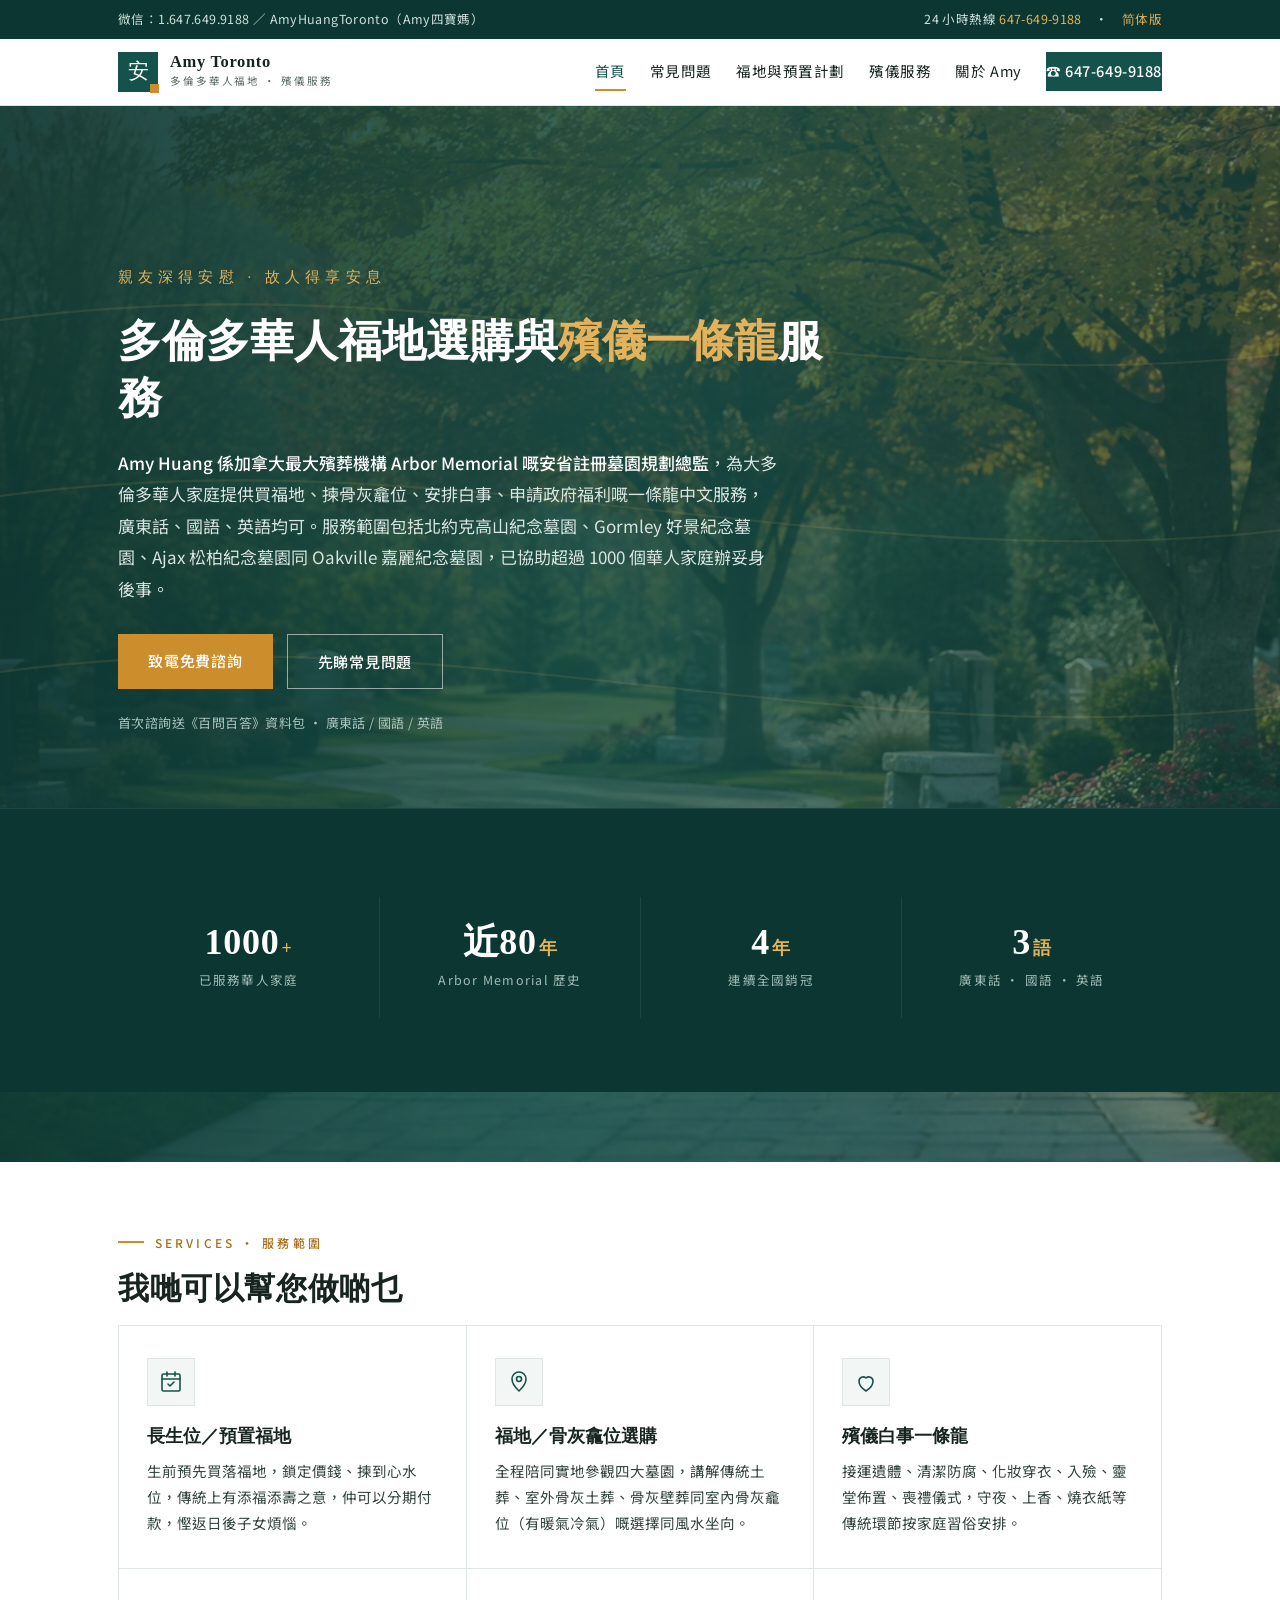
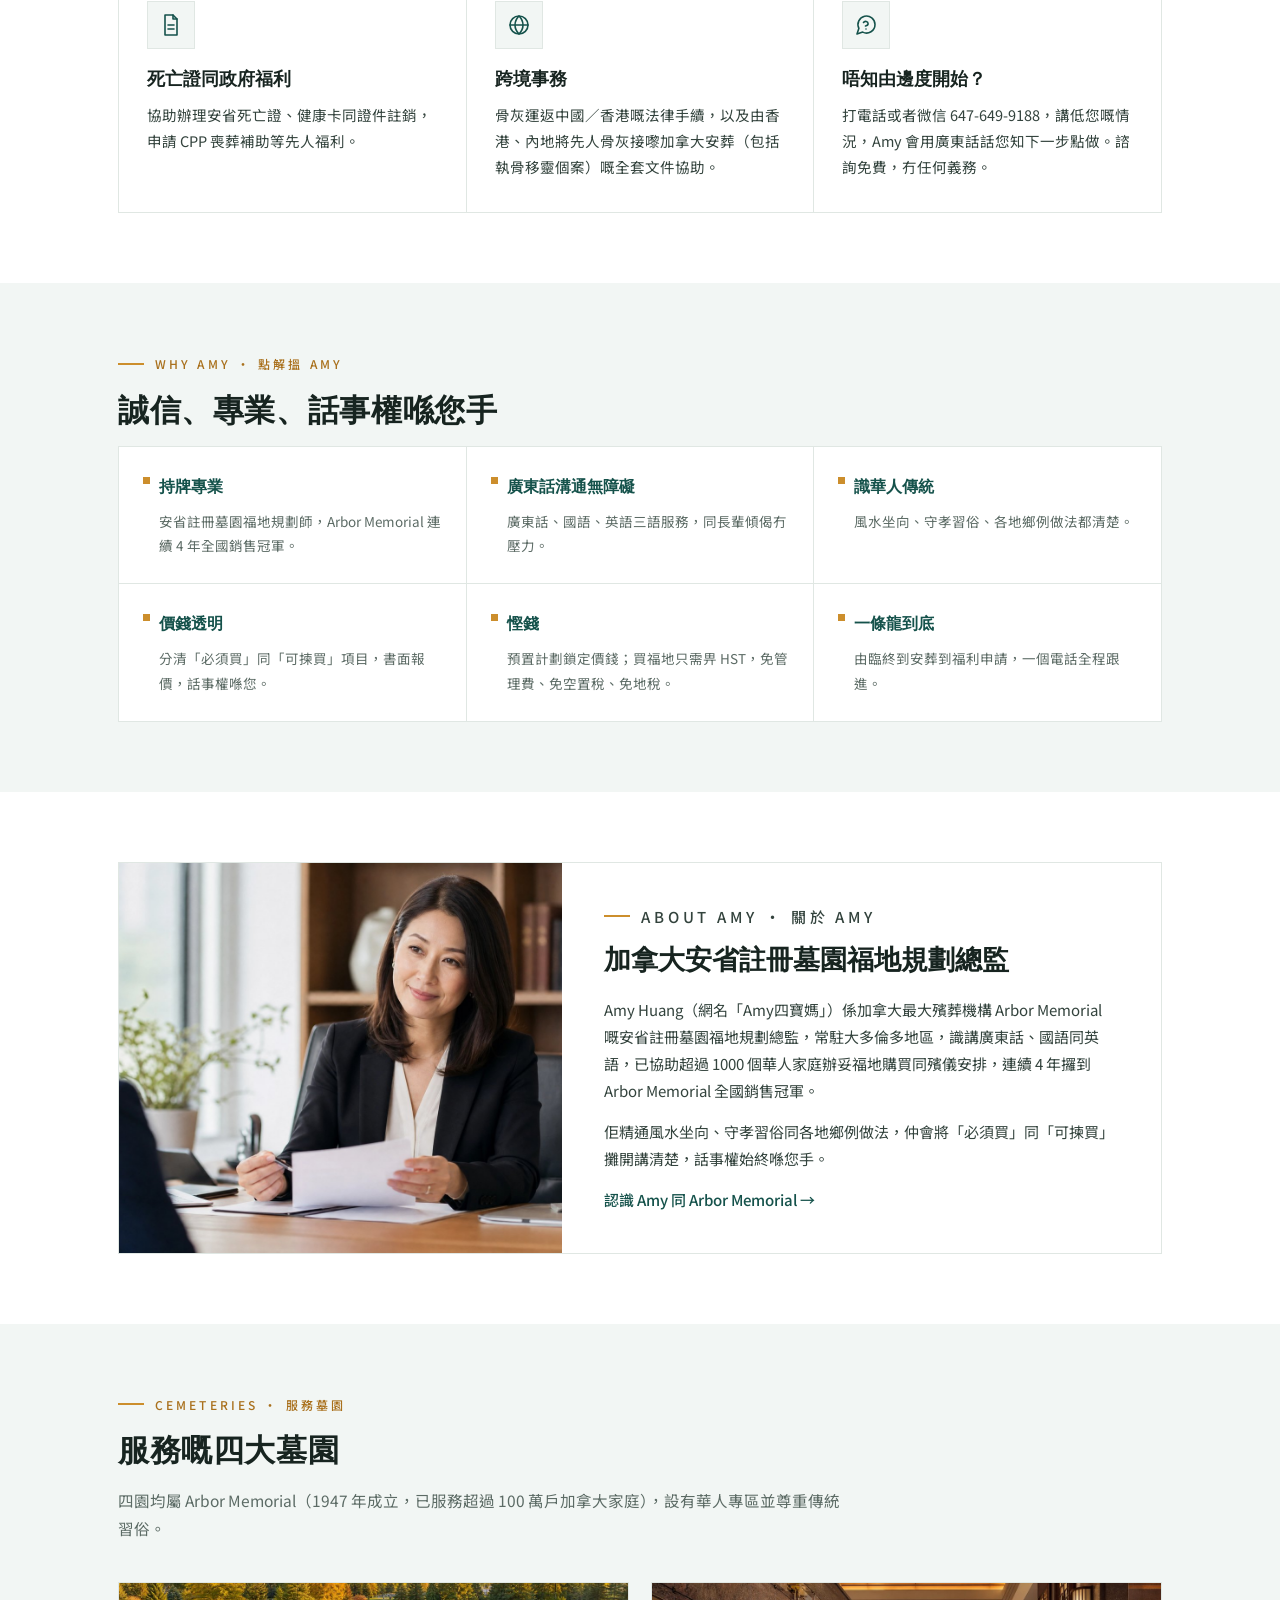
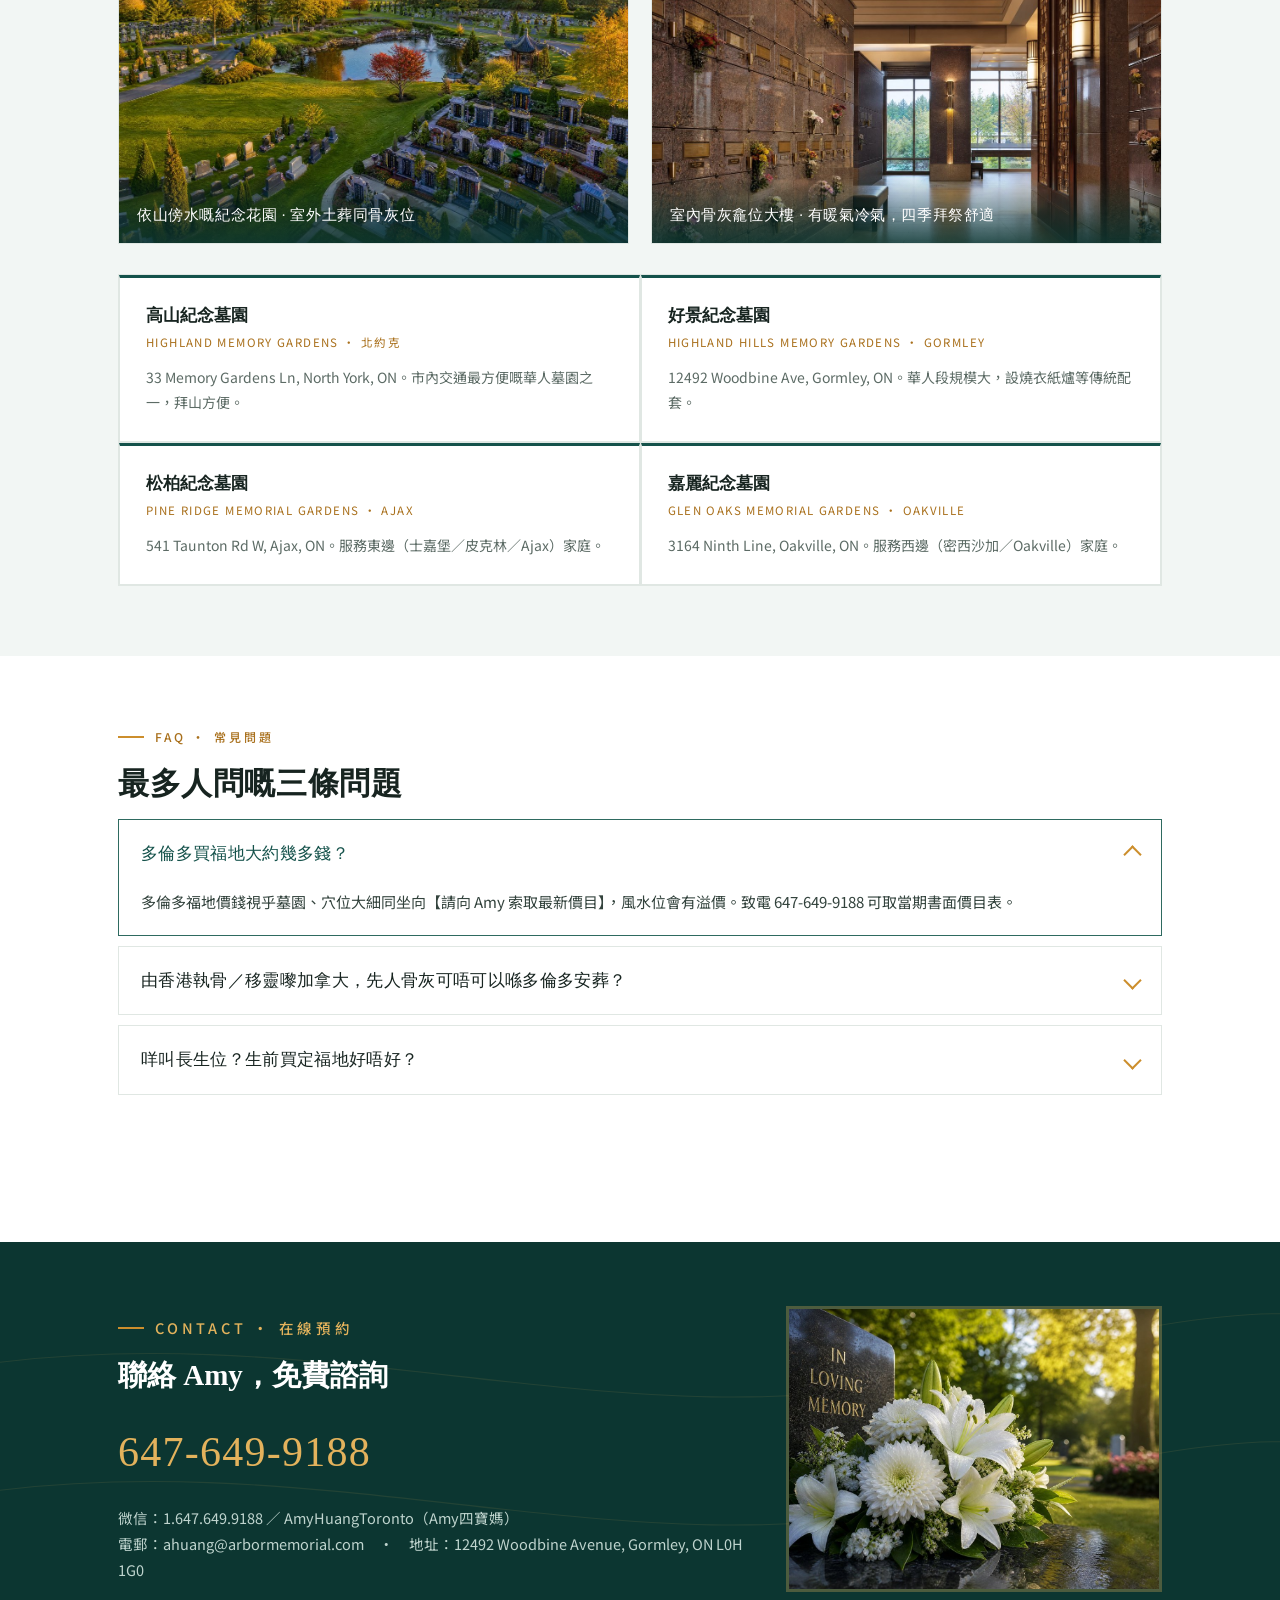
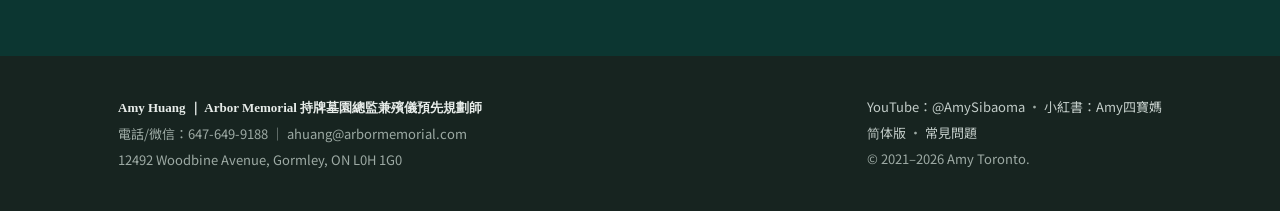
==== zh-hant/index.html @ e4b07edb "Initial static site for amytorontofuneral.ca (domain swapped from amytoronto.com)" ====
<!DOCTYPE html>
<html lang="zh-Hant">
<head>
<meta charset="UTF-8">
<meta name="viewport" content="width=device-width, initial-scale=1">
<title>多倫多華人福地·骨灰龕位·殯儀一條龍｜註冊規劃師 Amy</title>
<meta name="description" content="多倫多買福地、骨灰龕位、殯儀白事一條龍服務。Arbor Memorial 持牌墓園總監兼殯儀預先規劃師 Amy，廣東話、國語、英語溝通無障礙，已服務 1000+ 華人家庭。電話/微信 647-649-9188。">
<link rel="canonical" href="https://amytorontofuneral.ca/zh-hant/">
<link rel="alternate" hreflang="zh-Hans" href="https://amytorontofuneral.ca/">
<link rel="alternate" hreflang="zh-Hant" href="https://amytorontofuneral.ca/zh-hant/">
<link rel="alternate" hreflang="x-default" href="https://amytorontofuneral.ca/">
<meta property="og:type" content="website">
<meta property="og:locale" content="zh_TW">
<meta property="og:title" content="多倫多華人福地·骨灰龕位·殯儀一條龍服務">
<meta property="og:url" content="https://amytorontofuneral.ca/zh-hant/">
<link rel="preconnect" href="https://fonts.googleapis.com">
<link href="https://fonts.googleapis.com/css2?family=Noto+Serif+TC:wght@500;600;700&family=Noto+Sans+TC:wght@400;500&display=swap" rel="stylesheet">
<link rel="stylesheet" href="../style.css">
<script type="application/ld+json">
{
  "@context": "https://schema.org",
  "@type": ["LocalBusiness","Cemetery"],
  "@id": "https://amytorontofuneral.ca/#business",
  "name": "Amy Toronto 多倫多華人福地殯儀服務",
  "url": "https://amytorontofuneral.ca/zh-hant/",
  "telephone": "+1-647-649-9188",
  "email": "ahuang@arbormemorial.com",
  "address": {"@type":"PostalAddress","streetAddress":"12492 Woodbine Avenue","addressLocality":"Gormley","addressRegion":"ON","postalCode":"L0H 1G0","addressCountry":"CA"},
  "areaServed": ["Toronto","Markham","Richmond Hill","North York","Scarborough","Mississauga","Vaughan","Ajax","Oakville"],
  "availableLanguage": ["yue","zh-Hant","zh-Hans","en"],
  "parentOrganization": {"@type":"Organization","name":"Arbor Memorial","foundingDate":"1947"},
  "sameAs": ["https://www.youtube.com/@AmySibaoma","https://www.xiaohongshu.com/user/profile/5e7178b80000000001002671"]
}
</script>
</head>
<body>

<div class="topbar"><div class="wrap">
  <span>微信：1.647.649.9188 ／ AmyHuangToronto（Amy四寶媽）</span>
  <span>24 小時熱線 <a href="tel:6476499188">647-649-9188</a>　·　<a href="../index.html">简体版</a></span>
</div></div>

<header class="site"><div class="wrap">
  <a class="brand" href="index.html"><span class="seal">安</span>
    <span><b>Amy Toronto</b><small>多倫多華人福地 · 殯儀服務</small></span></a>
  <nav class="main" aria-label="主導航">
    <a class="on" href="index.html">首頁</a>
    <a href="faq.html">常見問題</a>
    <a href="services.html">福地與預置計劃</a>
    <a href="funeral.html">殯儀服務</a>
    <a href="about.html">關於 Amy</a>
    <a class="cta-call" href="tel:6476499188">☎ 647-649-9188</a>
  </nav>
</div></header>

<section class="hero">
  <div class="wrap">
    <div class="hero-main">
      <p class="hero-tag">親友深得安慰 · 故人得享安息</p>
      <h1>多倫多華人福地選購與<em>殯儀一條龍</em>服務</h1>
      <p class="lede"><strong>Amy Huang 係加拿大最大殯葬機構 Arbor Memorial 嘅安省註冊墓園規劃總監</strong>，為大多倫多華人家庭提供買福地、揀骨灰龕位、安排白事、申請政府福利嘅一條龍中文服務，廣東話、國語、英語均可。服務範圍包括北約克高山紀念墓園、Gormley 好景紀念墓園、Ajax 松柏紀念墓園同 Oakville 嘉麗紀念墓園，已協助超過 1000 個華人家庭辦妥身後事。</p>
      <div class="hero-actions">
        <a class="btn btn-gold" href="tel:6476499188">致電免費諮詢</a>
        <a class="btn btn-ghost" href="faq.html">先睇常見問題</a>
      </div>
      <p class="hero-meta">首次諮詢送《百問百答》資料包 · 廣東話 / 國語 / 英語</p>
    </div>
  </div>
  <div class="stats"><div class="wrap stats-grid">
    <div><b>1000<i>+</i></b><span>已服務華人家庭</span></div>
    <div><b>近80<i>年</i></b><span>Arbor Memorial 歷史</span></div>
    <div><b>4<i>年</i></b><span>連續全國銷冠</span></div>
    <div><b>3<i>語</i></b><span>廣東話 · 國語 · 英語</span></div>
  </div></div>
</section>

<section><div class="wrap">
  <p class="eyebrow">SERVICES · 服務範圍</p>
  <h2 class="sec">我哋可以幫您做啲乜</h2>
  <div class="grid g3">
    <div class="card"><span class="ico"><svg viewBox="0 0 24 24"><rect x="3" y="4" width="18" height="17" rx="1.5"/><path d="M3 9h18M8 2v4M16 2v4"/><path d="M9 14l2 2 4-4"/></svg></span><h3>長生位／預置福地</h3>
      <p>生前預先買落福地，鎖定價錢、揀到心水位，傳統上有添福添壽之意，仲可以分期付款，慳返日後子女煩惱。</p></div>
    <div class="card"><span class="ico"><svg viewBox="0 0 24 24"><path d="M12 21s7-6.5 7-12a7 7 0 0 0-14 0c0 5.5 7 12 7 12z"/><circle cx="12" cy="9" r="2.5"/></svg></span><h3>福地／骨灰龕位選購</h3>
      <p>全程陪同實地參觀四大墓園，講解傳統土葬、室外骨灰土葬、骨灰壁葬同室內骨灰龕位（有暖氣冷氣）嘅選擇同風水坐向。</p></div>
    <div class="card"><span class="ico"><svg viewBox="0 0 24 24"><path d="M12 21c4-2.5 7-6 7-10a4.2 4.2 0 0 0-7-3 4.2 4.2 0 0 0-7 3c0 4 3 7.5 7 10z"/></svg></span><h3>殯儀白事一條龍</h3>
      <p>接運遺體、清潔防腐、化妝穿衣、入殮、靈堂佈置、喪禮儀式，守夜、上香、燒衣紙等傳統環節按家庭習俗安排。</p></div>
    <div class="card"><span class="ico"><svg viewBox="0 0 24 24"><path d="M6 2h8l4 4v16H6z"/><path d="M14 2v4h4M9 12h6M9 16h6"/></svg></span><h3>死亡證同政府福利</h3>
      <p>協助辦理安省死亡證、健康卡同證件註銷，申請 CPP 喪葬補助等先人福利。</p></div>
    <div class="card"><span class="ico"><svg viewBox="0 0 24 24"><circle cx="12" cy="12" r="9"/><path d="M3 12h18M12 3c2.5 2.5 4 5.6 4 9s-1.5 6.5-4 9c-2.5-2.5-4-5.6-4-9s1.5-6.5 4-9z"/></svg></span><h3>跨境事務</h3>
      <p>骨灰運返中國／香港嘅法律手續，以及由香港、內地將先人骨灰接嚟加拿大安葬（包括執骨移靈個案）嘅全套文件協助。</p></div>
    <div class="card"><span class="ico"><svg viewBox="0 0 24 24"><path d="M21 11.5a8.5 8.5 0 0 1-12.3 7.6L3 21l1.9-5.7A8.5 8.5 0 1 1 21 11.5z"/><path d="M9.5 9.5a2.5 2.5 0 0 1 4.6 1.3c0 1.7-2.6 2.2-2.6 2.2M12 16h.01"/></svg></span><h3>唔知由邊度開始？</h3>
      <p>打電話或者微信 647-649-9188，講低您嘅情況，Amy 會用廣東話話您知下一步點做。諮詢免費，冇任何義務。</p></div>
  </div>
</div></section>

<section class="alt"><div class="wrap">
  <p class="eyebrow">WHY AMY · 點解搵 Amy</p>
  <h2 class="sec">誠信、專業、話事權喺您手</h2>
  <div class="trust">
    <div><b>持牌專業</b><p>安省註冊墓園福地規劃師，Arbor Memorial 連續 4 年全國銷售冠軍。</p></div>
    <div><b>廣東話溝通無障礙</b><p>廣東話、國語、英語三語服務，同長輩傾偈冇壓力。</p></div>
    <div><b>識華人傳統</b><p>風水坐向、守孝習俗、各地鄉例做法都清楚。</p></div>
    <div><b>價錢透明</b><p>分清「必須買」同「可揀買」項目，書面報價，話事權喺您。</p></div>
    <div><b>慳錢</b><p>預置計劃鎖定價錢；買福地只需畀 HST，免管理費、免空置稅、免地稅。</p></div>
    <div><b>一條龍到底</b><p>由臨終到安葬到福利申請，一個電話全程跟進。</p></div>
  </div>
</div></section>

<section><div class="wrap">
  <div class="about-band">
    <div class="about-photo" style="background-image:url('../images/service-consultation.jpg')" role="img" aria-label="Amy Huang 喺辦公室為華人家庭提供諮詢"></div>
    <div class="about-text">
      <p class="eyebrow">ABOUT AMY · 關於 Amy</p>
      <h2>加拿大安省註冊墓園福地規劃總監</h2>
      <p>Amy Huang（網名「Amy四寶媽」）係加拿大最大殯葬機構 Arbor Memorial 嘅安省註冊墓園福地規劃總監，常駐大多倫多地區，識講廣東話、國語同英語，已協助超過 1000 個華人家庭辦妥福地購買同殯儀安排，連續 4 年攞到 Arbor Memorial 全國銷售冠軍。</p>
      <p>佢精通風水坐向、守孝習俗同各地鄉例做法，仲會將「必須買」同「可揀買」攤開講清楚，話事權始終喺您手。</p>
      <p class="about-cta"><a href="about.html">認識 Amy 同 Arbor Memorial →</a></p>
    </div>
  </div>
</div></section>

<section class="alt"><div class="wrap">
  <p class="eyebrow">CEMETERIES · 服務墓園</p>
  <h2 class="sec">服務嘅四大墓園</h2>
  <p class="sec-intro">四園均屬 Arbor Memorial（1947 年成立，已服務超過 100 萬戶加拿大家庭），設有華人專區並尊重傳統習俗。</p>
  <div class="cem-photos">
    <figure class="cem-photo"><img src="../images/cemetery-garden.jpg" alt="多倫多華人紀念墓園花園景觀，依山傍水嘅安息環境" loading="lazy"><figcaption>依山傍水嘅紀念花園 · 室外土葬同骨灰位</figcaption></figure>
    <figure class="cem-photo"><img src="../images/columbarium-interior.jpg" alt="室內骨灰龕位大樓，有暖氣冷氣，四季拜祭都舒適" loading="lazy"><figcaption>室內骨灰龕位大樓 · 有暖氣冷氣，四季拜祭舒適</figcaption></figure>
  </div>
  <div class="grid g2">
    <div class="cem"><h3>高山紀念墓園</h3><p class="en">HIGHLAND MEMORY GARDENS · 北約克</p>
      <p>33 Memory Gardens Ln, North York, ON。市內交通最方便嘅華人墓園之一，拜山方便。</p></div>
    <div class="cem"><h3>好景紀念墓園</h3><p class="en">HIGHLAND HILLS MEMORY GARDENS · GORMLEY</p>
      <p>12492 Woodbine Ave, Gormley, ON。華人段規模大，設燒衣紙爐等傳統配套。</p></div>
    <div class="cem"><h3>松柏紀念墓園</h3><p class="en">PINE RIDGE MEMORIAL GARDENS · AJAX</p>
      <p>541 Taunton Rd W, Ajax, ON。服務東邊（士嘉堡／皮克林／Ajax）家庭。</p></div>
    <div class="cem"><h3>嘉麗紀念墓園</h3><p class="en">GLEN OAKS MEMORIAL GARDENS · OAKVILLE</p>
      <p>3164 Ninth Line, Oakville, ON。服務西邊（密西沙加／Oakville）家庭。</p></div>
  </div>
</div></section>

<section><div class="wrap">
  <p class="eyebrow">FAQ · 常見問題</p>
  <h2 class="sec">最多人問嘅三條問題</h2>
  <details open><summary>多倫多買福地大約幾多錢？</summary><div class="a"><p>多倫多福地價錢視乎墓園、穴位大細同坐向【請向 Amy 索取最新價目】，風水位會有溢價。致電 647-649-9188 可取當期書面價目表。</p></div></details>
  <details><summary>由香港執骨／移靈嚟加拿大，先人骨灰可唔可以喺多倫多安葬？</summary><div class="a"><p>可以。需要香港方面嘅火化證明同死亡證（經公證／認證），入境申報後即可喺多倫多墓園上位安葬。近年好多移民家庭都係咁樣將先人接埋嚟加拿大，Amy 提供全程文件協助。</p></div></details>
  <details><summary>咩叫長生位？生前買定福地好唔好？</summary><div class="a"><p>長生位即係生前預先買落嘅墓位，傳統上有添福添壽之意。實際好處係鎖定價錢、揀到心水位、慳返日後子女煩惱，仲可以分期付款。</p></div></details>
  <p style="margin-top:22px"><a class="btn btn-ghost" href="faq.html">睇晒全部常見問題 →</a></p>
</div></section>

<section class="contact-band"><div class="wrap">
  <div class="contact-grid">
    <div>
      <p class="eyebrow">CONTACT · 在線預約</p>
      <h2>聯絡 Amy，免費諮詢</h2>
      <a class="phone" href="tel:6476499188">647-649-9188</a>
      <p>微信：1.647.649.9188 ／ AmyHuangToronto（Amy四寶媽）<br>
      電郵：ahuang@arbormemorial.com　·　地址：12492 Woodbine Avenue, Gormley, ON L0H 1G0</p>
    </div>
    <div class="contact-photo"><img src="../images/memorial-flowers.jpg" alt="紀念白百合花束 In Loving Memory，寄託對先人嘅追思" loading="lazy"></div>
  </div>
</div></section>

<footer class="site"><div class="wrap">
  <div class="foot-nap">
    <b style="color:#E3DED2;font-family:var(--serif)">Amy Huang ｜ Arbor Memorial 持牌墓園總監兼殯儀預先規劃師</b><br>
    電話/微信：647-649-9188 ｜ ahuang@arbormemorial.com<br>
    12492 Woodbine Avenue, Gormley, ON L0H 1G0
  </div>
  <div class="foot-nap">
    <a href="https://www.youtube.com/@AmySibaoma" rel="noopener">YouTube：@AmySibaoma</a> · <a href="https://www.xiaohongshu.com/user/profile/5e7178b80000000001002671" rel="noopener">小紅書：Amy四寶媽</a><br>
    <a href="../index.html">简体版</a> · <a href="faq.html">常見問題</a><br>
    © 2021–2026 Amy Toronto.
  </div>
</div></footer>

</body>
</html>
---- style.css ----
/* amytorontofuneral.ca — 现代信息架构改版
   瑞士国际主义 × 信息设计 | 深松石绿 + 琥珀 + 纯白
   松石绿 #15524B / 更深 #0C3631 / 琥珀 #CC8E2C / 纯白 #FFFFFF / 雾绿 #F2F6F4 */
:root{
  --teal:#15524B; --teal-deep:#0C3631; --teal-mid:#2E6A60; --teal-tint:#E5EEEB;
  --amber:#CC8E2C; --amber-soft:#E3B25C; --amber-deep:#A9701C;
  --paper:#FFFFFF; --mist:#F2F6F4; --mist-2:#EAF1EE;
  --ink:#172420; --body:#33433D; --muted:#5C6B65; --line:#E0E7E3;
  --serif:"Noto Serif SC","Noto Serif TC",serif;
  --sans:"Noto Sans SC","Noto Sans TC",system-ui,sans-serif;
  --wrap:1100px;
}
*{margin:0;padding:0;box-sizing:border-box}
html{scroll-behavior:smooth}
@media (prefers-reduced-motion:reduce){html{scroll-behavior:auto}*{animation:none!important;transition:none!important}}
body{font-family:var(--sans);color:var(--body);background:var(--paper);line-height:1.8;font-size:16px;-webkit-font-smoothing:antialiased}
h1,h2,h3{font-family:var(--serif);font-weight:600;color:var(--ink);line-height:1.4}
a{color:var(--teal)}
img{max-width:100%;display:block}
.wrap{max-width:var(--wrap);margin:0 auto;padding:0 28px}
:focus-visible{outline:2px solid var(--amber);outline-offset:3px}

/* ---------- 顶栏（松石绿信息条） ---------- */
.topbar{background:var(--teal-deep);color:#CFE0DB;font-size:12.5px;letter-spacing:.03em}
.topbar .wrap{display:flex;justify-content:space-between;gap:6px;padding:8px 28px;flex-wrap:wrap}
.topbar a{color:var(--amber-soft);text-decoration:none}
.topbar a:hover{color:#fff}

/* ---------- 主导航（纯白 · 精确网格） ---------- */
header.site{position:sticky;top:0;z-index:50;background:rgba(255,255,255,.94);backdrop-filter:blur(8px);border-bottom:1px solid var(--line)}
header.site .wrap{display:flex;align-items:center;justify-content:space-between;gap:18px;padding:13px 28px}
.brand{display:flex;align-items:center;gap:12px;text-decoration:none}
.seal{width:40px;height:40px;background:var(--teal);color:#fff;font-family:var(--serif);font-size:21px;display:flex;align-items:center;justify-content:center;flex-shrink:0;position:relative}
.seal::after{content:"";position:absolute;right:-1px;bottom:-1px;width:9px;height:9px;background:var(--amber)}
.brand b{font-family:var(--serif);font-size:16.5px;color:var(--ink);letter-spacing:.04em;display:block;line-height:1.25}
.brand small{font-size:10.5px;color:var(--muted);letter-spacing:.18em;display:block;text-transform:uppercase}
nav.main{display:flex;gap:24px;align-items:center;flex-wrap:wrap}
nav.main a{text-decoration:none;color:var(--ink);font-size:14.5px;letter-spacing:.04em;padding:6px 0;position:relative}
nav.main a:not(.cta-call)::after{content:"";position:absolute;left:0;right:100%;bottom:0;height:2px;background:var(--amber);transition:right .25s}
nav.main a:not(.cta-call):hover::after,nav.main a.on::after{right:0}
nav.main a.on{color:var(--teal)}
.cta-call{background:var(--teal);color:#fff!important;padding:9px 18px;font-weight:500;white-space:nowrap;letter-spacing:.04em}
.cta-call:hover{background:var(--teal-deep)}

/* ---------- 英雄区（松石绿 + 等高线签名） ---------- */
.hero{position:relative;background:var(--teal);color:#EAF2EF;overflow:hidden;
  /* 想换成图里那种真实秋景照片：把下一行注释打开并替换路径即可
  background-image:linear-gradient(100deg,rgba(12,54,49,.92),rgba(21,82,75,.78)),url('hero.jpg');
  background-size:cover;background-position:center; */
}
.hero::before{content:"";position:absolute;inset:0;
  background-image:url("data:image/svg+xml,%3Csvg xmlns='http://www.w3.org/2000/svg' viewBox='0 0 1200 600' preserveAspectRatio='xMidYMid slice'%3E%3Cg fill='none' stroke='%23E3B25C' stroke-width='1.2' opacity='0.16'%3E%3Cpath d='M-50 130 C 250 70 500 190 800 130 S 1300 70 1300 130'/%3E%3Cpath d='M-50 230 C 250 170 500 290 800 230 S 1300 170 1300 230'/%3E%3Cpath d='M-50 330 C 250 270 500 390 800 330 S 1300 270 1300 330'/%3E%3Cpath d='M-50 430 C 250 370 500 560 800 430 S 1300 370 1300 430'/%3E%3Cpath d='M-50 520 C 250 470 500 600 800 520 S 1300 470 1300 520'/%3E%3C/g%3E%3C/svg%3E");
  background-size:cover;pointer-events:none}
.hero .wrap{position:relative;padding:88px 28px 74px}
.hero-main{max-width:720px}
.hero-tag{font-family:var(--serif);font-size:15px;letter-spacing:.34em;color:var(--amber-soft);margin-bottom:22px}
.hero h1{font-size:clamp(28px,4.2vw,44px);color:#fff;margin-bottom:20px;line-height:1.3}
.hero h1 em{font-style:normal;color:var(--amber-soft)}
.lede{font-size:17px;line-height:1.85;color:#D7E5E0;max-width:660px}
.lede strong{color:#fff;font-weight:500}
.hero-actions{margin-top:30px;display:flex;gap:14px;flex-wrap:wrap}
.btn{display:inline-block;padding:13px 30px;text-decoration:none;font-size:15px;letter-spacing:.05em;font-weight:500;transition:transform .15s,background .2s}
.btn:active{transform:translateY(1px)}
.btn-gold{background:var(--amber);color:#fff}
.btn-gold:hover{background:var(--amber-deep)}
.btn-ghost{border:1px solid rgba(255,255,255,.55);color:#fff}
.btn-ghost:hover{background:rgba(255,255,255,.12);border-color:#fff}
.hero-meta{margin-top:22px;font-size:13px;color:#A9C4BD;letter-spacing:.03em}

/* 统计条（信息设计核心 · 更深松石绿） */
.stats{position:relative;background:var(--teal-deep);border-top:1px solid rgba(255,255,255,.08)}
.stats-grid{display:grid;grid-template-columns:repeat(4,1fr);padding:0 28px}
.stats-grid>div{padding:26px 8px;text-align:center;border-left:1px solid rgba(255,255,255,.08)}
.stats-grid>div:first-child{border-left:none}
.stats-grid b{font-family:var(--serif);font-size:clamp(26px,3.4vw,36px);color:#fff;display:block;line-height:1.1;letter-spacing:.02em}
.stats-grid b i{font-style:normal;font-size:.5em;color:var(--amber-soft);margin-left:2px}
.stats-grid span{font-size:12.5px;color:#9FBBB4;letter-spacing:.1em;margin-top:6px;display:block}

/* ---------- 区块通用 ---------- */
section{padding:70px 0}
section.alt{background:var(--mist)}
.eyebrow{font-size:12px;letter-spacing:.26em;color:var(--amber-deep);font-family:var(--sans);font-weight:500;text-transform:uppercase;margin-bottom:14px;display:flex;align-items:center;gap:11px}
.eyebrow::before{content:"";width:26px;height:2px;background:var(--amber);display:inline-block}
h2.sec{font-size:clamp(23px,2.8vw,31px);margin-bottom:14px;letter-spacing:.02em}
.sec-intro{max-width:730px;color:var(--muted);margin-bottom:40px;font-size:15.5px}

/* ---------- 服务卡（线性图标网格） ---------- */
.grid{display:grid;gap:1px;background:var(--line);border:1px solid var(--line)}
.g3{grid-template-columns:repeat(3,1fr)}
.g2{grid-template-columns:repeat(2,1fr)}
.card{background:var(--paper);padding:32px 28px;transition:background .2s}
.card:hover{background:var(--mist)}
.ico{width:48px;height:48px;border:1px solid var(--line);display:flex;align-items:center;justify-content:center;color:var(--teal);margin-bottom:18px;background:var(--mist);transition:.2s}
.ico svg{width:24px;height:24px;fill:none;stroke:currentColor;stroke-width:1.6;stroke-linecap:round;stroke-linejoin:round}
.card:hover .ico{background:var(--teal);color:#fff;border-color:var(--teal)}
.card h3{font-size:17.5px;margin-bottom:10px;color:var(--ink)}
.card p{font-size:14.5px;color:var(--body)}
.card p a{color:var(--teal);font-weight:500;white-space:nowrap}

/* ---------- 信任条 ---------- */
.trust{display:grid;grid-template-columns:repeat(3,1fr);gap:1px;background:var(--line);border:1px solid var(--line)}
.trust div{background:var(--paper);padding:26px 24px;position:relative}
.trust b{font-family:var(--serif);color:var(--teal);display:block;margin-bottom:7px;font-size:16px;padding-left:16px}
.trust b::before{content:"";position:absolute;left:24px;top:30px;width:7px;height:7px;background:var(--amber)}
.trust p{font-size:13.5px;color:var(--muted);padding-left:16px}

/* ---------- 表格 ---------- */
table{width:100%;border-collapse:collapse;background:var(--paper);font-size:14.5px;border:1px solid var(--line)}
th{background:var(--teal);color:#fff;text-align:left;padding:13px 16px;font-weight:500;letter-spacing:.04em;font-size:14px}
td{padding:13px 16px;border-bottom:1px solid var(--line);vertical-align:top;color:var(--body)}
tr:last-child td{border-bottom:none}
tbody tr:hover{background:var(--mist)}
td b{color:var(--ink)}
.tip{font-size:13px;color:var(--muted);margin-top:12px}

/* ---------- 步骤（真实流程才编号） ---------- */
ol.steps{list-style:none;counter-reset:s;max-width:780px}
ol.steps li{counter-increment:s;position:relative;padding:0 0 28px 66px;min-height:48px}
ol.steps li::before{content:counter(s,decimal-leading-zero);position:absolute;left:0;top:-4px;width:46px;height:46px;
  border:1px solid var(--teal);color:var(--teal);font-family:var(--serif);font-size:16px;
  display:flex;align-items:center;justify-content:center;background:var(--paper)}
ol.steps li::after{content:"";position:absolute;left:23px;top:46px;bottom:2px;width:1px;background:var(--line)}
ol.steps li:last-child::after{display:none}
ol.steps b{font-family:var(--serif);color:var(--teal)}

/* ---------- 墓园卡 ---------- */
.cem{background:var(--paper);border:1px solid var(--line);padding:26px;border-top:3px solid var(--teal)}
.cem h3{font-size:17px;color:var(--ink)}
.cem .en{font-size:11.5px;color:var(--amber-deep);letter-spacing:.12em;margin:4px 0 12px;text-transform:uppercase}
.cem p{font-size:14px;color:var(--muted)}
.cem a{font-size:13.5px;color:var(--teal);font-weight:500}

/* ---------- 评价 ---------- */
.quote{background:var(--paper);border:1px solid var(--line);border-left:3px solid var(--amber);padding:24px 26px;font-size:14.5px;color:var(--body)}
.quote::before{content:"★★★★★";display:block;color:var(--amber);font-size:13px;letter-spacing:3px;margin-bottom:12px}
.quote footer{margin-top:14px;font-size:13px;color:var(--muted);font-family:var(--serif);letter-spacing:.06em}

/* ---------- FAQ 手风琴 ---------- */
details{background:var(--paper);border:1px solid var(--line);margin-bottom:10px}
details[open]{border-color:var(--teal-mid)}
summary{cursor:pointer;padding:19px 54px 19px 22px;font-family:var(--serif);font-size:16.5px;color:var(--ink);
  letter-spacing:.02em;list-style:none;position:relative}
summary::-webkit-details-marker{display:none}
summary::after{content:"";position:absolute;right:22px;top:50%;width:11px;height:11px;margin-top:-6px;
  border-right:2px solid var(--amber);border-bottom:2px solid var(--amber);transform:rotate(45deg);transition:transform .2s}
details[open] summary{color:var(--teal)}
details[open] summary::after{transform:rotate(-135deg)}
details .a{padding:0 22px 20px;font-size:15px;color:var(--body)}
.faq-h{font-size:18px;margin:44px 0 18px;color:var(--ink);font-family:var(--serif);
  padding-left:15px;border-left:4px solid var(--teal);letter-spacing:.03em}
.byline{margin-top:42px;padding:20px 24px;background:var(--mist);border-left:3px solid var(--amber);font-size:13.5px;color:var(--muted)}

/* ---------- 内页页头 ---------- */
.pagehead{background:var(--mist);padding:54px 0 46px;border-bottom:1px solid var(--line);position:relative}
.pagehead::after{content:"";position:absolute;left:0;bottom:-1px;width:120px;height:3px;background:var(--amber)}
.pagehead h1{font-size:clamp(25px,3.2vw,34px);margin-bottom:14px;letter-spacing:.02em}
.crumb{font-size:12.5px;color:var(--muted);margin-bottom:16px;letter-spacing:.04em}
.crumb a{color:var(--muted);text-decoration:none}
.crumb a:hover{color:var(--teal)}
.answer-first{background:var(--paper);border:1px solid var(--line);border-left:4px solid var(--teal);
  padding:24px 28px;max-width:840px;font-size:16px;line-height:1.85;color:var(--ink)}
.answer-first strong{color:var(--teal)}

/* ---------- 联系条 ---------- */
.contact-band{background:var(--teal-deep);color:#D7E5E0;padding:64px 0;position:relative;overflow:hidden}
.contact-band::before{content:"";position:absolute;inset:0;
  background-image:url("data:image/svg+xml,%3Csvg xmlns='http://www.w3.org/2000/svg' viewBox='0 0 1200 400' preserveAspectRatio='xMidYMid slice'%3E%3Cg fill='none' stroke='%23E3B25C' stroke-width='1' opacity='0.1'%3E%3Cpath d='M-50 120 C 300 60 600 200 900 120 S 1300 60 1300 120'/%3E%3Cpath d='M-50 240 C 300 180 600 320 900 240 S 1300 180 1300 240'/%3E%3C/g%3E%3C/svg%3E");background-size:cover;pointer-events:none}
.contact-band .wrap{position:relative}
.contact-band h2{color:#fff;font-size:clamp(23px,2.6vw,29px);margin-bottom:6px}
.contact-band .eyebrow{color:var(--amber-soft)}
.contact-band .phone{font-family:var(--serif);font-size:clamp(30px,4.4vw,42px);color:var(--amber-soft);
  text-decoration:none;display:inline-block;margin:14px 0;letter-spacing:.03em}
.contact-band .phone:hover{color:#fff}
.contact-band p{font-size:14.5px;color:#BFD4CE}
.contact-band a{color:#EAF2EF}

/* ---------- 页脚 ---------- */
footer.site{background:var(--ink);color:#9DAaa4;font-size:13px;padding:38px 0}
footer.site .wrap{display:flex;justify-content:space-between;gap:24px;flex-wrap:wrap}
footer.site b{color:#E7ECE9!important}
footer.site a{color:#C2CCC8;text-decoration:none}
footer.site a:hover{color:var(--amber-soft)}
.foot-nap{line-height:2}

/* ---------- 响应式 ---------- */
@media(max-width:880px){
  .g3,.g2,.trust{grid-template-columns:1fr}
  .stats-grid{grid-template-columns:repeat(2,1fr)}
  .stats-grid>div:nth-child(3){border-left:none}
  .stats-grid>div:nth-child(1),.stats-grid>div:nth-child(2){border-bottom:1px solid rgba(255,255,255,.08)}
  nav.main{gap:14px;font-size:13.5px}
  header.site .wrap{flex-wrap:wrap}
  .hero .wrap{padding:60px 28px 54px}
}
@media(max-width:560px){
  .stats-grid{grid-template-columns:1fr}
  .stats-grid>div{border-left:none;border-bottom:1px solid rgba(255,255,255,.08)}
  .topbar .wrap{font-size:11.5px}
}

/* ====== 图片增强（仿参考稿）====== */
/* 英雄区铺真实秋景照片，松石绿渐变叠加保证白字可读 */
.hero{
  background-image:linear-gradient(100deg,rgba(12,54,49,.93) 0%,rgba(21,82,75,.82) 48%,rgba(21,82,75,.55) 100%),url('images/hero-banner.jpg');
  background-size:cover;background-position:center}
.hero::before{opacity:.7}

/* 关于 Amy：左图右文 */
.about-band{display:grid;grid-template-columns:0.85fr 1.15fr;gap:0;border:1px solid var(--line);background:var(--paper)}
.about-photo{background-size:cover;background-position:center;min-height:340px}
.about-text{padding:40px 42px}
.about-text .eyebrow{margin-bottom:12px}
.about-text h2{font-size:clamp(21px,2.4vw,27px);margin-bottom:16px;color:var(--ink)}
.about-text p{color:var(--body);font-size:15px;margin-bottom:14px}
.about-text p:last-child{margin-bottom:0}
.about-cta{margin-top:6px}
.about-cta a{color:var(--teal);font-weight:500;text-decoration:none}

/* 墓园介绍双图 */
.cem-photos{display:grid;grid-template-columns:1fr 1fr;gap:22px;margin-bottom:30px}
.cem-photo{position:relative;overflow:hidden;border:1px solid var(--line)}
.cem-photo img{width:100%;height:260px;object-fit:cover;display:block;transition:transform .5s}
.cem-photo:hover img{transform:scale(1.04)}
.cem-photo figcaption{position:absolute;left:0;bottom:0;right:0;
  background:linear-gradient(transparent,rgba(12,54,49,.85));color:#fff;
  padding:26px 18px 14px;font-family:var(--serif);font-size:15px;letter-spacing:.04em}

/* 联系区配图 */
.contact-grid{display:grid;grid-template-columns:1.25fr 0.75fr;gap:40px;align-items:center}
.contact-photo{border:3px solid rgba(227,178,92,.3)}
.contact-photo img{width:100%;height:100%;min-height:280px;object-fit:cover;display:block}

@media(max-width:880px){
  .about-band{grid-template-columns:1fr}
  .about-photo{min-height:240px}
  .cem-photos,.contact-grid{grid-template-columns:1fr}
  .contact-photo{display:none}
}
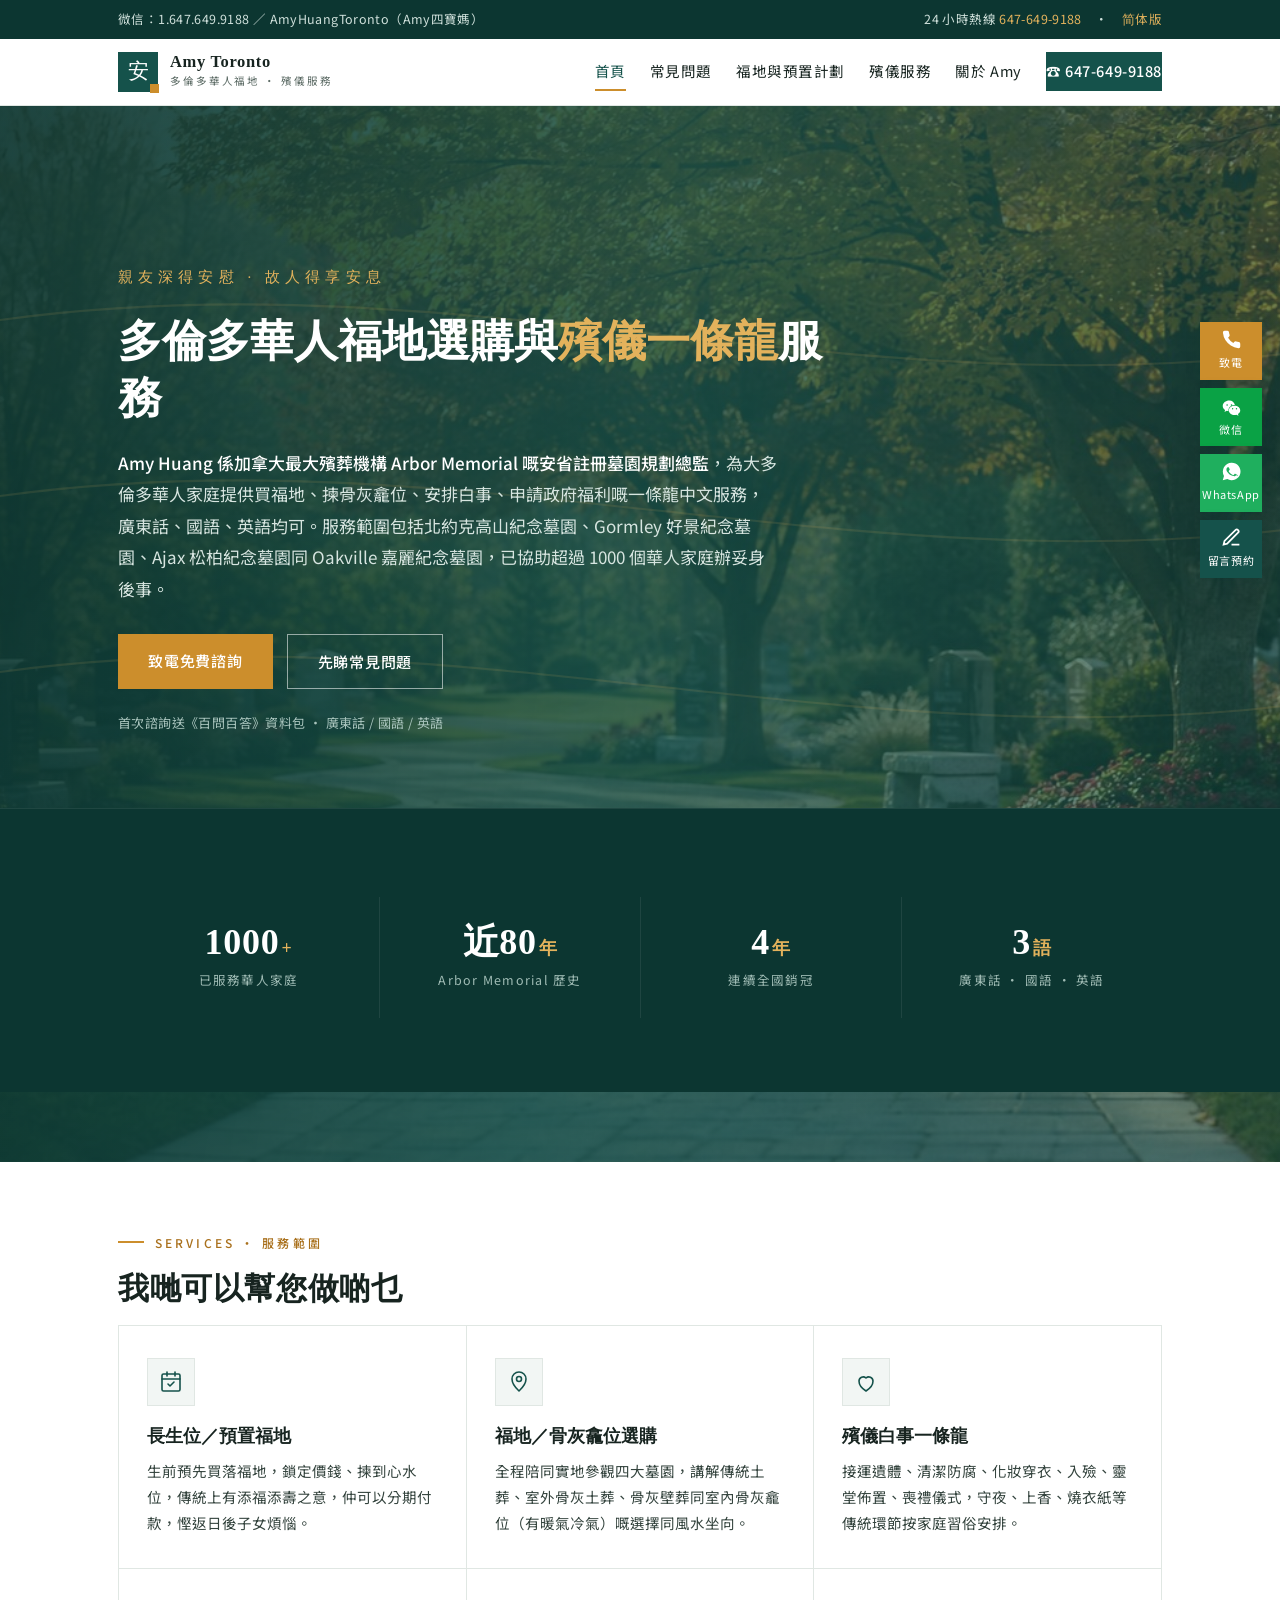
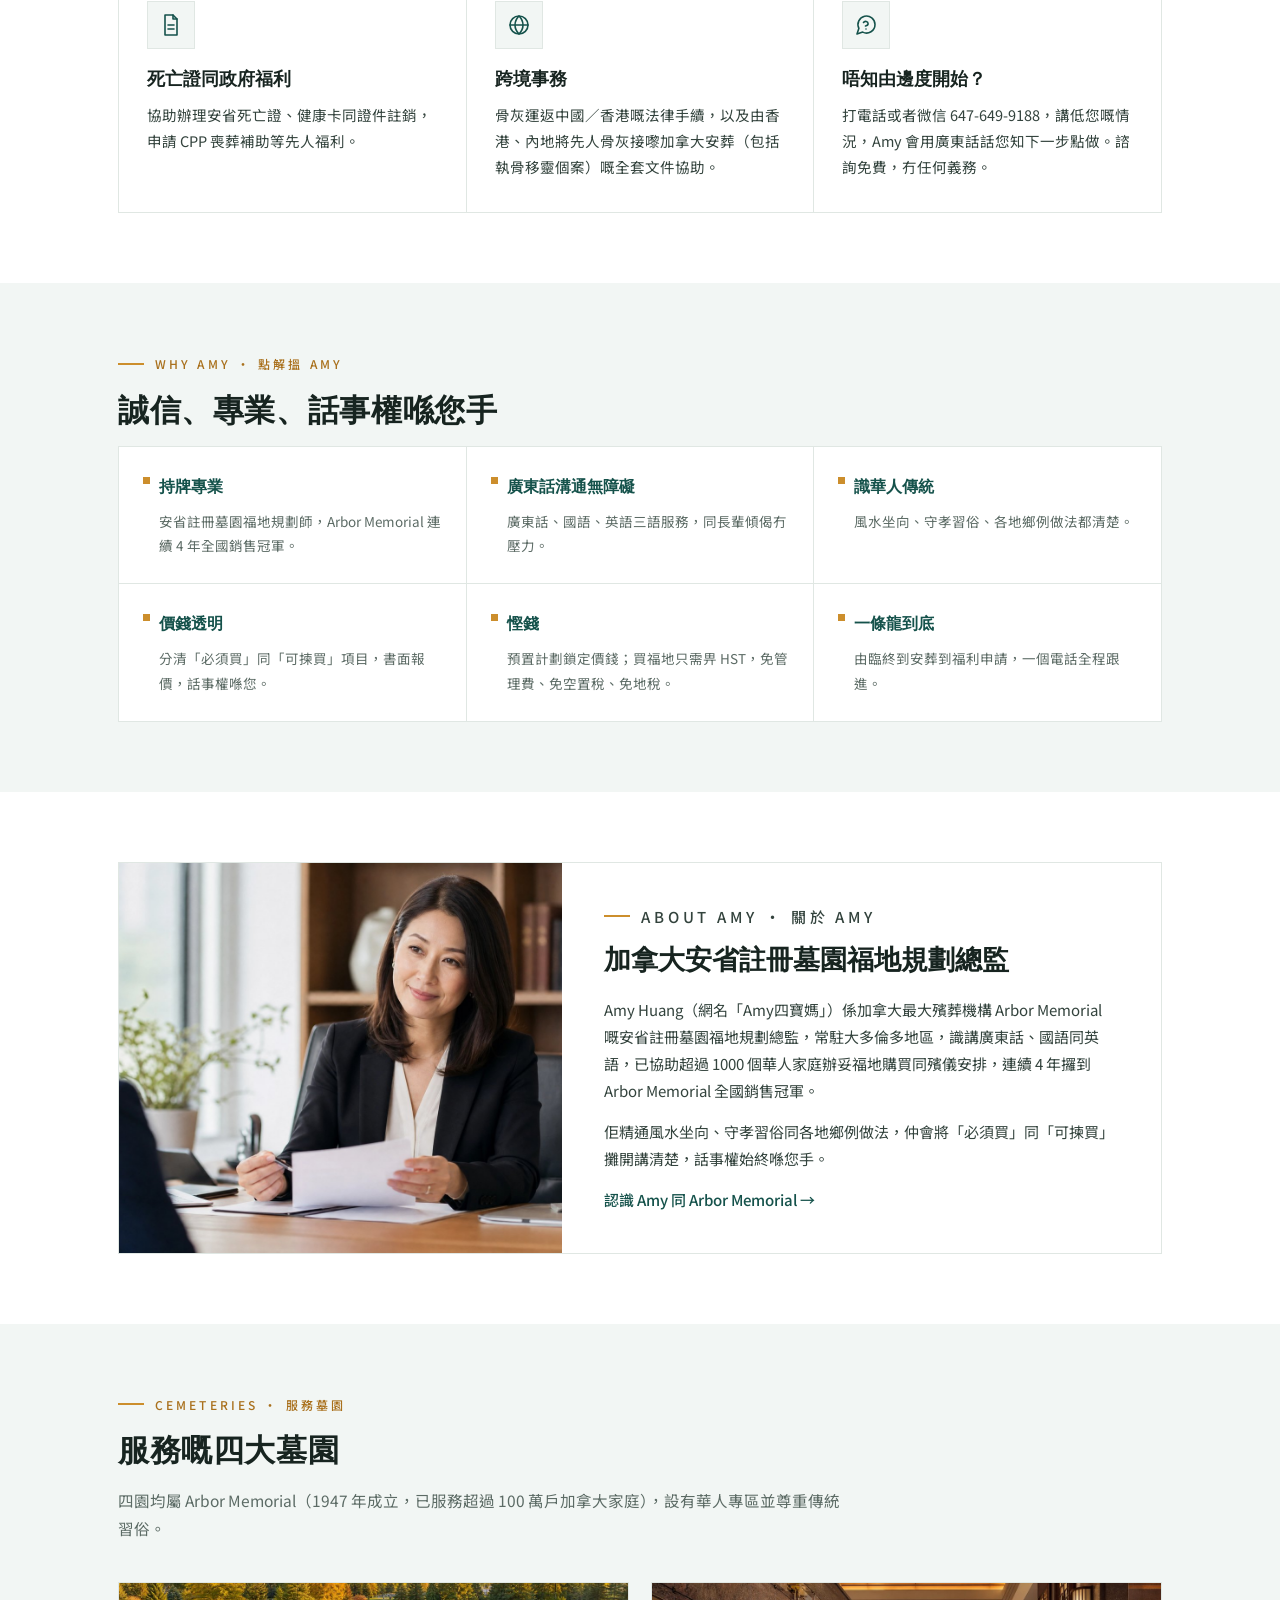
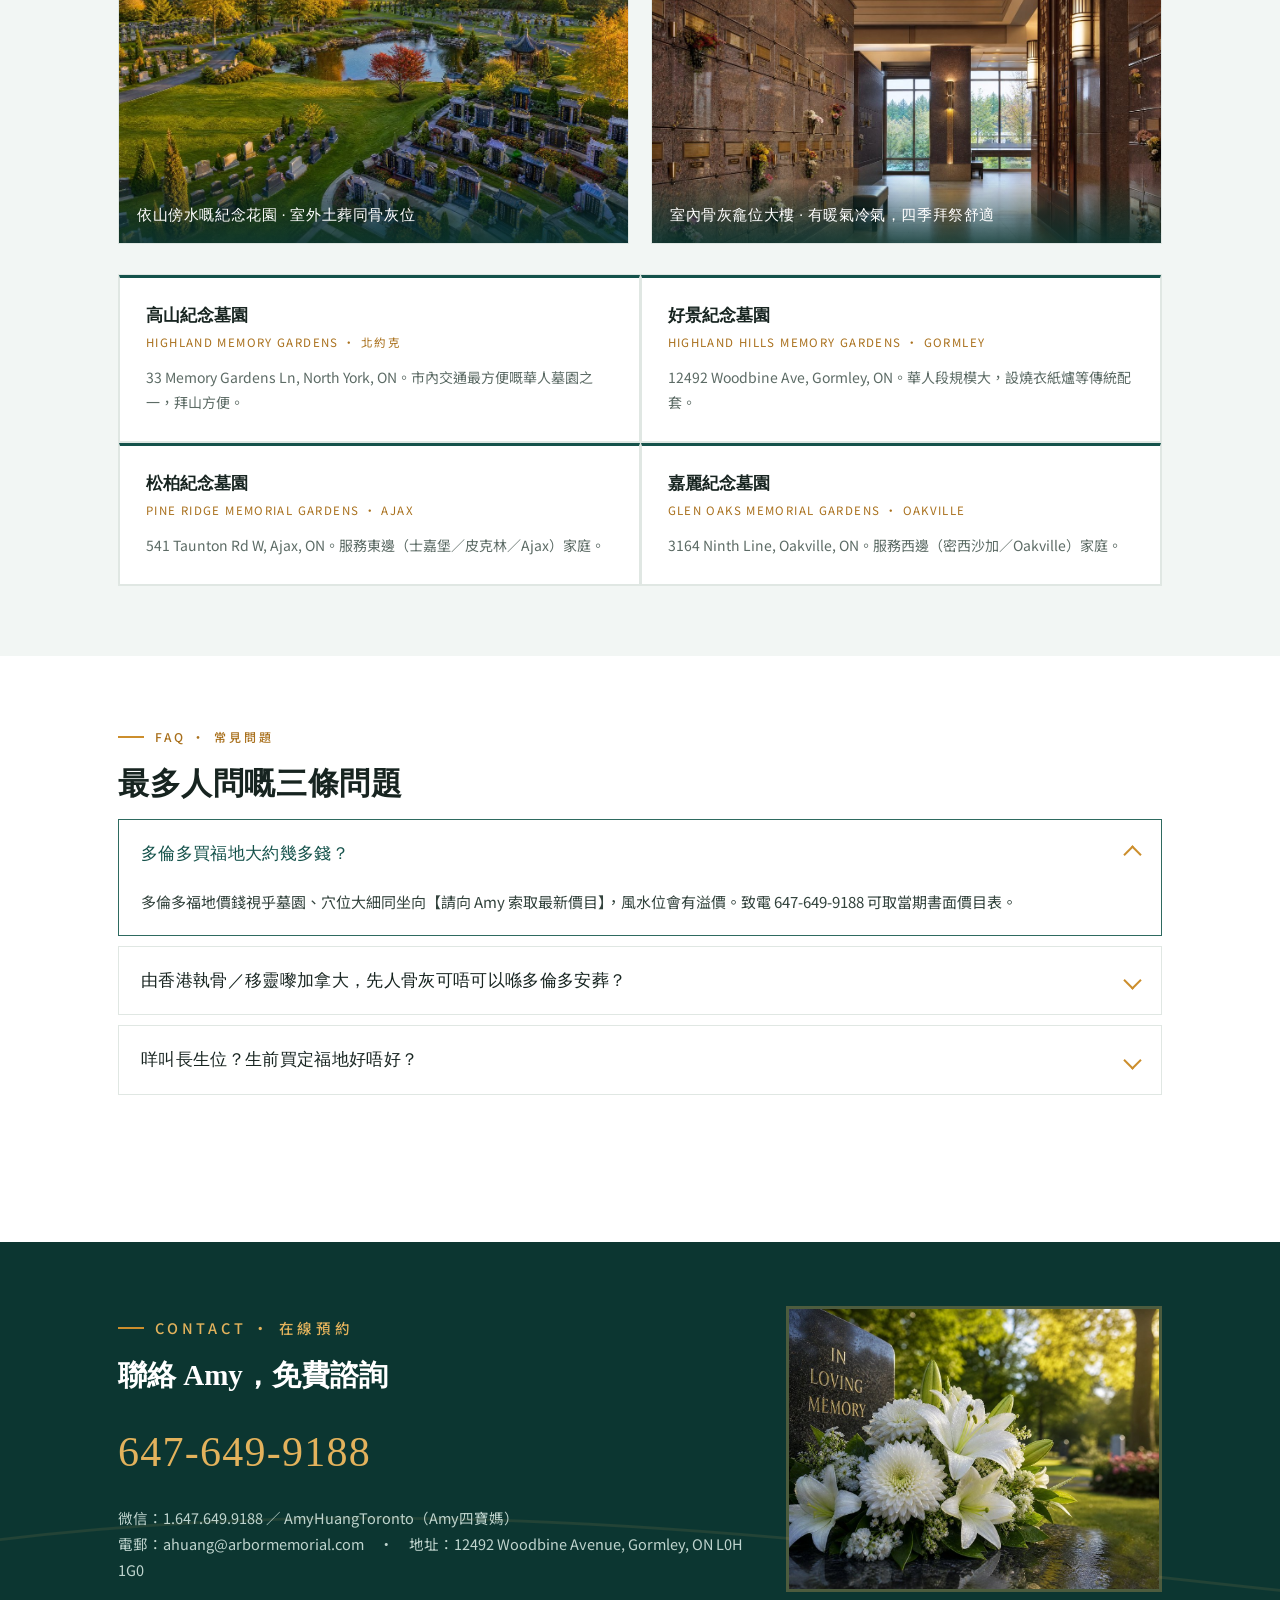
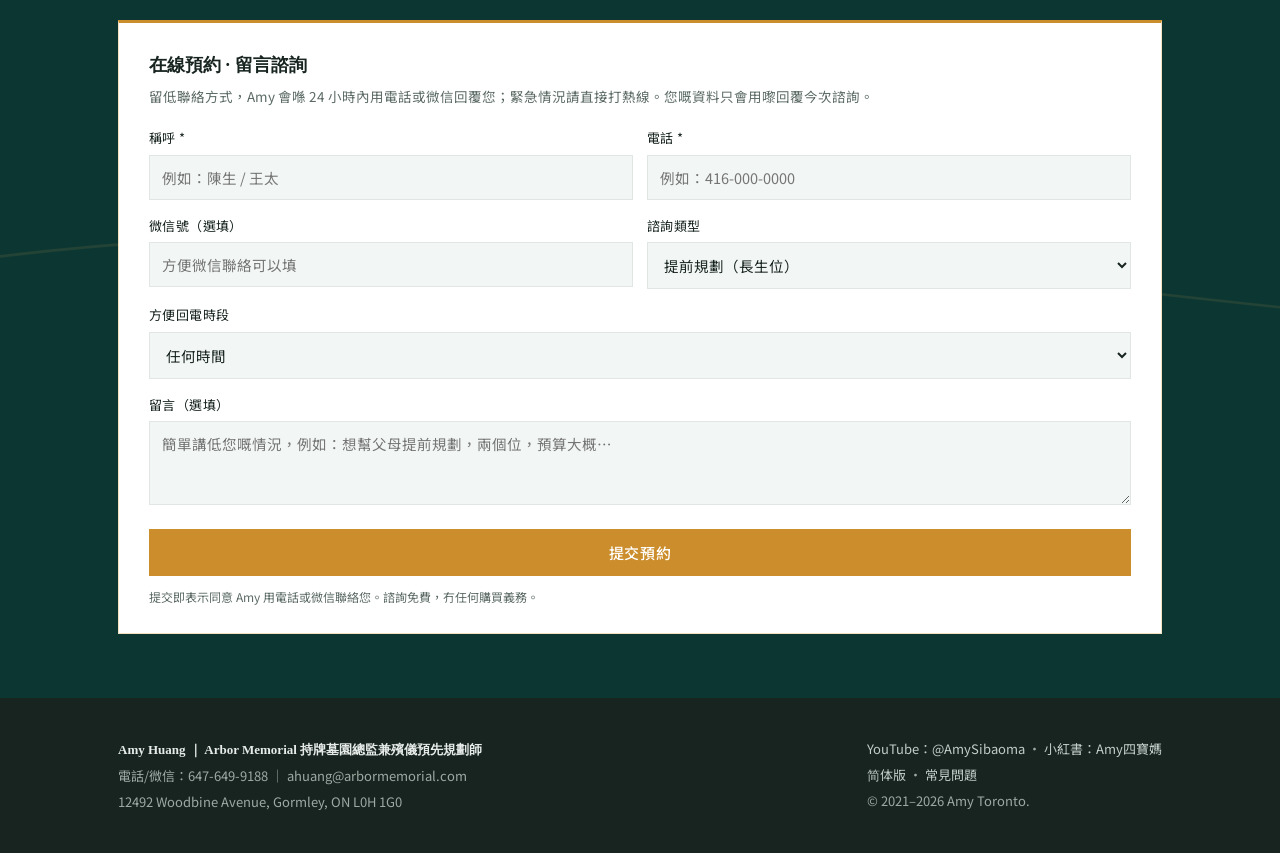
==== commit 15b2de38: "五渠道 lead 追踪系统 + GEO/SEO 增强 - 浮动联系栏（电话/微信/WhatsApp/表单/AI客服）、微信二维码弹窗 - 预约表单带隐藏来源字段（Web3Forms），thanks 成" ====
--- a/zh-hant/index.html
+++ b/zh-hant/index.html
@@ -13,9 +13,18 @@
 <meta property="og:locale" content="zh_TW">
 <meta property="og:title" content="多倫多華人福地·骨灰龕位·殯儀一條龍服務">
 <meta property="og:url" content="https://amytorontofuneral.ca/zh-hant/">
+<meta property="og:site_name" content="Amy Toronto 多倫多華人福地殯儀服務">
+<meta property="og:image" content="https://amytorontofuneral.ca/images/og-cover.jpg">
+<meta property="og:image:width" content="1200">
+<meta property="og:image:height" content="630">
+<meta name="twitter:card" content="summary_large_image">
+<meta name="twitter:image" content="https://amytorontofuneral.ca/images/og-cover.jpg">
+<link rel="icon" type="image/svg+xml" href="../favicon.svg">
+<link rel="preload" as="image" href="../images/hero-banner.jpg">
 <link rel="preconnect" href="https://fonts.googleapis.com">
+<link rel="preconnect" href="https://fonts.gstatic.com" crossorigin>
 <link href="https://fonts.googleapis.com/css2?family=Noto+Serif+TC:wght@500;600;700&family=Noto+Sans+TC:wght@400;500&display=swap" rel="stylesheet">
-<link rel="stylesheet" href="../style.css">
+<link rel="stylesheet" href="../style.css?v=4">
 <script type="application/ld+json">
 {
   "@context": "https://schema.org",
@@ -25,7 +34,12 @@
   "url": "https://amytorontofuneral.ca/zh-hant/",
   "telephone": "+1-647-649-9188",
   "email": "ahuang@arbormemorial.com",
+  "image": "https://amytorontofuneral.ca/images/og-cover.jpg",
+  "logo": "https://amytorontofuneral.ca/favicon.svg",
   "address": {"@type":"PostalAddress","streetAddress":"12492 Woodbine Avenue","addressLocality":"Gormley","addressRegion":"ON","postalCode":"L0H 1G0","addressCountry":"CA"},
+  "geo": {"@type":"GeoCoordinates","latitude":43.949,"longitude":-79.362},
+  "hasMap": "https://goo.gl/maps/rKb8AHFadTWeivEY9",
+  "contactPoint": {"@type":"ContactPoint","contactType":"customer service","telephone":"+1-647-649-9188","availableLanguage":["Cantonese","Mandarin","English"],"hoursAvailable":{"@type":"OpeningHoursSpecification","dayOfWeek":["Monday","Tuesday","Wednesday","Thursday","Friday","Saturday","Sunday"],"opens":"00:00","closes":"23:59"}},
   "areaServed": ["Toronto","Markham","Richmond Hill","North York","Scarborough","Mississauga","Vaughan","Ajax","Oakville"],
   "availableLanguage": ["yue","zh-Hant","zh-Hans","en"],
   "parentOrganization": {"@type":"Organization","name":"Arbor Memorial","foundingDate":"1947"},
@@ -124,8 +138,8 @@
   <h2 class="sec">服務嘅四大墓園</h2>
   <p class="sec-intro">四園均屬 Arbor Memorial（1947 年成立，已服務超過 100 萬戶加拿大家庭），設有華人專區並尊重傳統習俗。</p>
   <div class="cem-photos">
-    <figure class="cem-photo"><img src="../images/cemetery-garden.jpg" alt="多倫多華人紀念墓園花園景觀，依山傍水嘅安息環境" loading="lazy"><figcaption>依山傍水嘅紀念花園 · 室外土葬同骨灰位</figcaption></figure>
-    <figure class="cem-photo"><img src="../images/columbarium-interior.jpg" alt="室內骨灰龕位大樓，有暖氣冷氣，四季拜祭都舒適" loading="lazy"><figcaption>室內骨灰龕位大樓 · 有暖氣冷氣，四季拜祭舒適</figcaption></figure>
+    <figure class="cem-photo"><img src="../images/cemetery-garden.jpg" alt="多倫多華人紀念墓園花園景觀，依山傍水嘅安息環境" loading="lazy" width="1200" height="675"><figcaption>依山傍水嘅紀念花園 · 室外土葬同骨灰位</figcaption></figure>
+    <figure class="cem-photo"><img src="../images/columbarium-interior.jpg" alt="室內骨灰龕位大樓，有暖氣冷氣，四季拜祭都舒適" loading="lazy" width="1200" height="675"><figcaption>室內骨灰龕位大樓 · 有暖氣冷氣，四季拜祭舒適</figcaption></figure>
   </div>
   <div class="grid g2">
     <div class="cem"><h3>高山紀念墓園</h3><p class="en">HIGHLAND MEMORY GARDENS · 北約克</p>
@@ -157,7 +171,39 @@
       <p>微信：1.647.649.9188 ／ AmyHuangToronto（Amy四寶媽）<br>
       電郵：ahuang@arbormemorial.com　·　地址：12492 Woodbine Avenue, Gormley, ON L0H 1G0</p>
     </div>
-    <div class="contact-photo"><img src="../images/memorial-flowers.jpg" alt="紀念白百合花束 In Loving Memory，寄託對先人嘅追思" loading="lazy"></div>
+    <div class="contact-photo"><img src="../images/memorial-flowers.jpg" alt="紀念白百合花束 In Loving Memory，寄託對先人嘅追思" loading="lazy" width="1200" height="800"></div>
+  </div>
+
+  <div class="lead-form-box" id="lead-form">
+    <h3>在線預約 · 留言諮詢</h3>
+    <p class="lf-sub">留低聯絡方式，Amy 會喺 24 小時內用電話或微信回覆您；緊急情況請直接打熱線。您嘅資料只會用嚟回覆今次諮詢。</p>
+    <form data-lead-form>
+      <input type="checkbox" name="botcheck" class="lf-hp" tabindex="-1" autocomplete="off" aria-hidden="true">
+      <div class="lead-form-grid">
+        <div><label for="lf-name">稱呼 *</label><input id="lf-name" name="称呼" required placeholder="例如：陳生 / 王太"></div>
+        <div><label for="lf-phone">電話 *</label><input id="lf-phone" name="电话" type="tel" required placeholder="例如：416-000-0000"></div>
+        <div><label for="lf-wechat">微信號（選填）</label><input id="lf-wechat" name="微信号" placeholder="方便微信聯絡可以填"></div>
+        <div><label for="lf-topic">諮詢類型</label>
+          <select id="lf-topic" name="咨询类型">
+            <option>提前規劃（長生位）</option>
+            <option>預約參觀墓園</option>
+            <option>骨灰龕位選購</option>
+            <option>殯儀白事（急事）</option>
+            <option>骨灰跨境／執骨移靈</option>
+            <option>其他</option>
+          </select></div>
+        <div class="lf-full"><label for="lf-time">方便回電時段</label>
+          <select id="lf-time" name="方便回电时段">
+            <option>任何時間</option>
+            <option>上晝（9:00–12:00）</option>
+            <option>下晝（12:00–18:00）</option>
+            <option>夜晚（18:00–21:00）</option>
+          </select></div>
+        <div class="lf-full"><label for="lf-msg">留言（選填）</label><textarea id="lf-msg" name="留言" placeholder="簡單講低您嘅情況，例如：想幫父母提前規劃，兩個位，預算大概…"></textarea></div>
+      </div>
+      <button class="btn btn-gold" type="submit">提交預約</button>
+      <p class="lf-privacy">提交即表示同意 Amy 用電話或微信聯絡您。諮詢免費，冇任何購買義務。</p>
+    </form>
   </div>
 </div></section>
 
@@ -174,5 +220,7 @@
   </div>
 </div></footer>
 
+<script src="../assets/js/lead.js?v=4" defer></script>
+<script src="../assets/js/chat.js?v=4" defer></script>
 </body>
 </html>
--- a/style.css
+++ b/style.css
@@ -1,4 +1,4 @@
-/* amytorontofuneral.ca — 现代信息架构改版
+/* amytoronto.com — 现代信息架构改版
    瑞士国际主义 × 信息设计 | 深松石绿 + 琥珀 + 纯白
    松石绿 #15524B / 更深 #0C3631 / 琥珀 #CC8E2C / 纯白 #FFFFFF / 雾绿 #F2F6F4 */
 :root{
@@ -236,3 +236,103 @@
   .cem-photos,.contact-grid{grid-template-columns:1fr}
   .contact-photo{display:none}
 }
+
+/* ====== Lead 渠道组件（浮动联系栏 / 微信弹窗 / 预约表单 / AI 客服）====== */
+
+/* --- 浮动联系栏：桌面右侧竖排，手机底部横排 --- */
+.lead-bar{position:fixed;right:18px;top:50%;transform:translateY(-50%);z-index:90;
+  display:flex;flex-direction:column;gap:8px}
+.lead-btn{display:flex;flex-direction:column;align-items:center;justify-content:center;gap:3px;
+  width:62px;height:58px;background:var(--teal);color:#fff;text-decoration:none;border:none;
+  cursor:pointer;font-family:var(--sans);font-size:11px;letter-spacing:.05em;
+  box-shadow:0 3px 12px rgba(12,54,49,.25);transition:background .2s}
+.lead-btn svg{width:21px;height:21px;fill:currentColor}
+.lead-btn.lead-form svg{fill:none}
+.lead-btn:hover{background:var(--teal-deep)}
+.lead-btn.lead-call{background:var(--amber)}
+.lead-btn.lead-call:hover{background:var(--amber-deep)}
+.lead-btn.lead-wechat{background:#0AA245}
+.lead-btn.lead-wechat:hover{background:#088A3A}
+.lead-btn.lead-wa{background:#1FAF5E}
+.lead-btn.lead-wa:hover{background:#178F4C}
+.lead-btn.lead-ai{display:none;background:var(--teal-deep)}
+@media(max-width:880px){
+  .lead-bar{top:auto;right:0;left:0;bottom:0;transform:none;flex-direction:row;gap:1px;
+    background:var(--teal-deep)}
+  .lead-btn{flex:1;width:auto;height:56px;box-shadow:none;font-size:11px;padding:0 2px}
+  .lead-btn.lead-ai{display:flex}
+  .lead-btn.lead-ai:hover{background:var(--teal)}
+  body.has-lead-bar{padding-bottom:56px}
+}
+
+/* --- 微信弹窗 --- */
+.wx-modal{position:fixed;inset:0;z-index:120;display:flex;align-items:center;justify-content:center}
+.wx-modal[hidden]{display:none}
+.wx-backdrop{position:absolute;inset:0;background:rgba(12,54,49,.55)}
+.wx-card{position:relative;background:var(--paper);padding:34px 38px 30px;max-width:320px;width:calc(100% - 48px);
+  text-align:center;border-top:4px solid #0AA245;box-shadow:0 18px 50px rgba(0,0,0,.3)}
+.wx-card h3{font-size:19px;margin-bottom:16px}
+.wx-card img{margin:0 auto 14px;border:1px solid var(--line);width:220px;height:220px;object-fit:contain}
+.wx-id{font-size:14.5px;color:var(--ink);font-weight:500;margin-bottom:6px}
+.wx-note{font-size:13.5px;color:var(--muted);margin-bottom:16px}
+.wx-note b{color:var(--amber-deep)}
+.wx-copy{width:100%;border:none;cursor:pointer;font-family:var(--sans)}
+.wx-close{position:absolute;right:10px;top:6px;background:none;border:none;font-size:26px;
+  color:var(--muted);cursor:pointer;line-height:1;padding:6px}
+.wx-close:hover{color:var(--ink)}
+
+/* --- 预约表单 --- */
+.lead-form-box{background:var(--paper);border:1px solid var(--line);border-top:3px solid var(--amber);
+  padding:30px 30px 26px;margin-top:28px}
+.lead-form-box h3{font-size:18px;margin-bottom:6px}
+.lead-form-box .lf-sub{font-size:13.5px;color:var(--muted);margin-bottom:18px}
+.lead-form-grid{display:grid;grid-template-columns:1fr 1fr;gap:14px}
+.lead-form-grid .lf-full{grid-column:1/-1}
+.lead-form-box label{display:block;font-size:13px;color:var(--ink);margin-bottom:5px;letter-spacing:.03em}
+.lead-form-box input,.lead-form-box select,.lead-form-box textarea{width:100%;padding:11px 12px;
+  border:1px solid var(--line);font-family:var(--sans);font-size:14.5px;color:var(--ink);
+  background:var(--mist);border-radius:0}
+.lead-form-box input:focus,.lead-form-box select:focus,.lead-form-box textarea:focus{
+  outline:2px solid var(--amber);outline-offset:0;background:#fff}
+.lead-form-box textarea{resize:vertical;min-height:84px}
+.lead-form-box button[type="submit"]{margin-top:16px;border:none;cursor:pointer;width:100%;font-family:var(--sans)}
+.lead-form-box .lf-privacy{font-size:12px;color:var(--muted);margin-top:10px}
+.lf-hp{position:absolute;left:-9999px;opacity:0;height:0;overflow:hidden}
+@media(max-width:560px){.lead-form-grid{grid-template-columns:1fr}}
+.contact-band .lead-form-box{border-color:rgba(227,178,92,.4);border-top-color:var(--amber)}
+
+/* --- AI 客服挂件 --- */
+.chat-bubble{position:fixed;right:18px;bottom:20px;z-index:100;display:flex;align-items:center;gap:8px;
+  background:var(--teal-deep);color:#fff;border:none;cursor:pointer;padding:13px 20px;
+  font-family:var(--sans);font-size:14px;letter-spacing:.05em;border-radius:28px;
+  box-shadow:0 4px 16px rgba(12,54,49,.35)}
+.chat-bubble svg{width:20px;height:20px}
+.chat-bubble:hover{background:var(--teal)}
+.chat-bubble[hidden]{display:none}
+.chat-panel{position:fixed;right:18px;bottom:20px;z-index:110;width:360px;max-width:calc(100vw - 36px);
+  height:520px;max-height:calc(100vh - 90px);background:var(--paper);display:flex;flex-direction:column;
+  border:1px solid var(--line);box-shadow:0 18px 50px rgba(0,0,0,.28)}
+.chat-panel[hidden]{display:none}
+.chat-head{background:var(--teal);color:#fff;padding:13px 16px;display:flex;
+  justify-content:space-between;align-items:center;font-family:var(--serif);letter-spacing:.05em}
+.chat-close{background:none;border:none;color:#fff;font-size:22px;cursor:pointer;line-height:1;padding:2px 6px}
+.chat-msgs{flex:1;overflow-y:auto;padding:16px 14px;display:flex;flex-direction:column;gap:10px;background:var(--mist)}
+.chat-m{max-width:85%;padding:10px 14px;font-size:14px;line-height:1.7;white-space:pre-wrap;word-break:break-word}
+.chat-bot{background:var(--paper);border:1px solid var(--line);align-self:flex-start}
+.chat-user{background:var(--teal);color:#fff;align-self:flex-end}
+.chat-quick{display:flex;flex-wrap:wrap;gap:6px;padding:8px 12px;background:var(--mist);border-top:1px dashed var(--line)}
+.chat-quick button{background:var(--paper);border:1px solid var(--teal-mid);color:var(--teal);
+  font-size:12.5px;padding:6px 11px;cursor:pointer;font-family:var(--sans);border-radius:14px}
+.chat-quick button:hover{background:var(--teal);color:#fff}
+.chat-input{display:flex;border-top:1px solid var(--line)}
+.chat-input input{flex:1;border:none;padding:13px 14px;font-family:var(--sans);font-size:14px;outline:none}
+.chat-input button{border:none;background:var(--amber);color:#fff;padding:0 20px;cursor:pointer;
+  font-family:var(--sans);font-size:14px;letter-spacing:.05em}
+.chat-input button:hover{background:var(--amber-deep)}
+.chat-note{font-size:11px;color:var(--muted);text-align:center;padding:6px 10px 8px;background:var(--paper)}
+@media(max-width:880px){
+  /* 手机端：AI 入口收进底部联系栏，悬浮气泡隐藏，避免遮挡内容 */
+  body.has-lead-bar .chat-bubble{display:none}
+  .chat-panel{bottom:60px;right:8px;left:8px;width:auto;height:64vh;max-height:480px}
+}
+@media print{.lead-bar,.chat-bubble,.chat-panel,.wx-modal{display:none!important}}
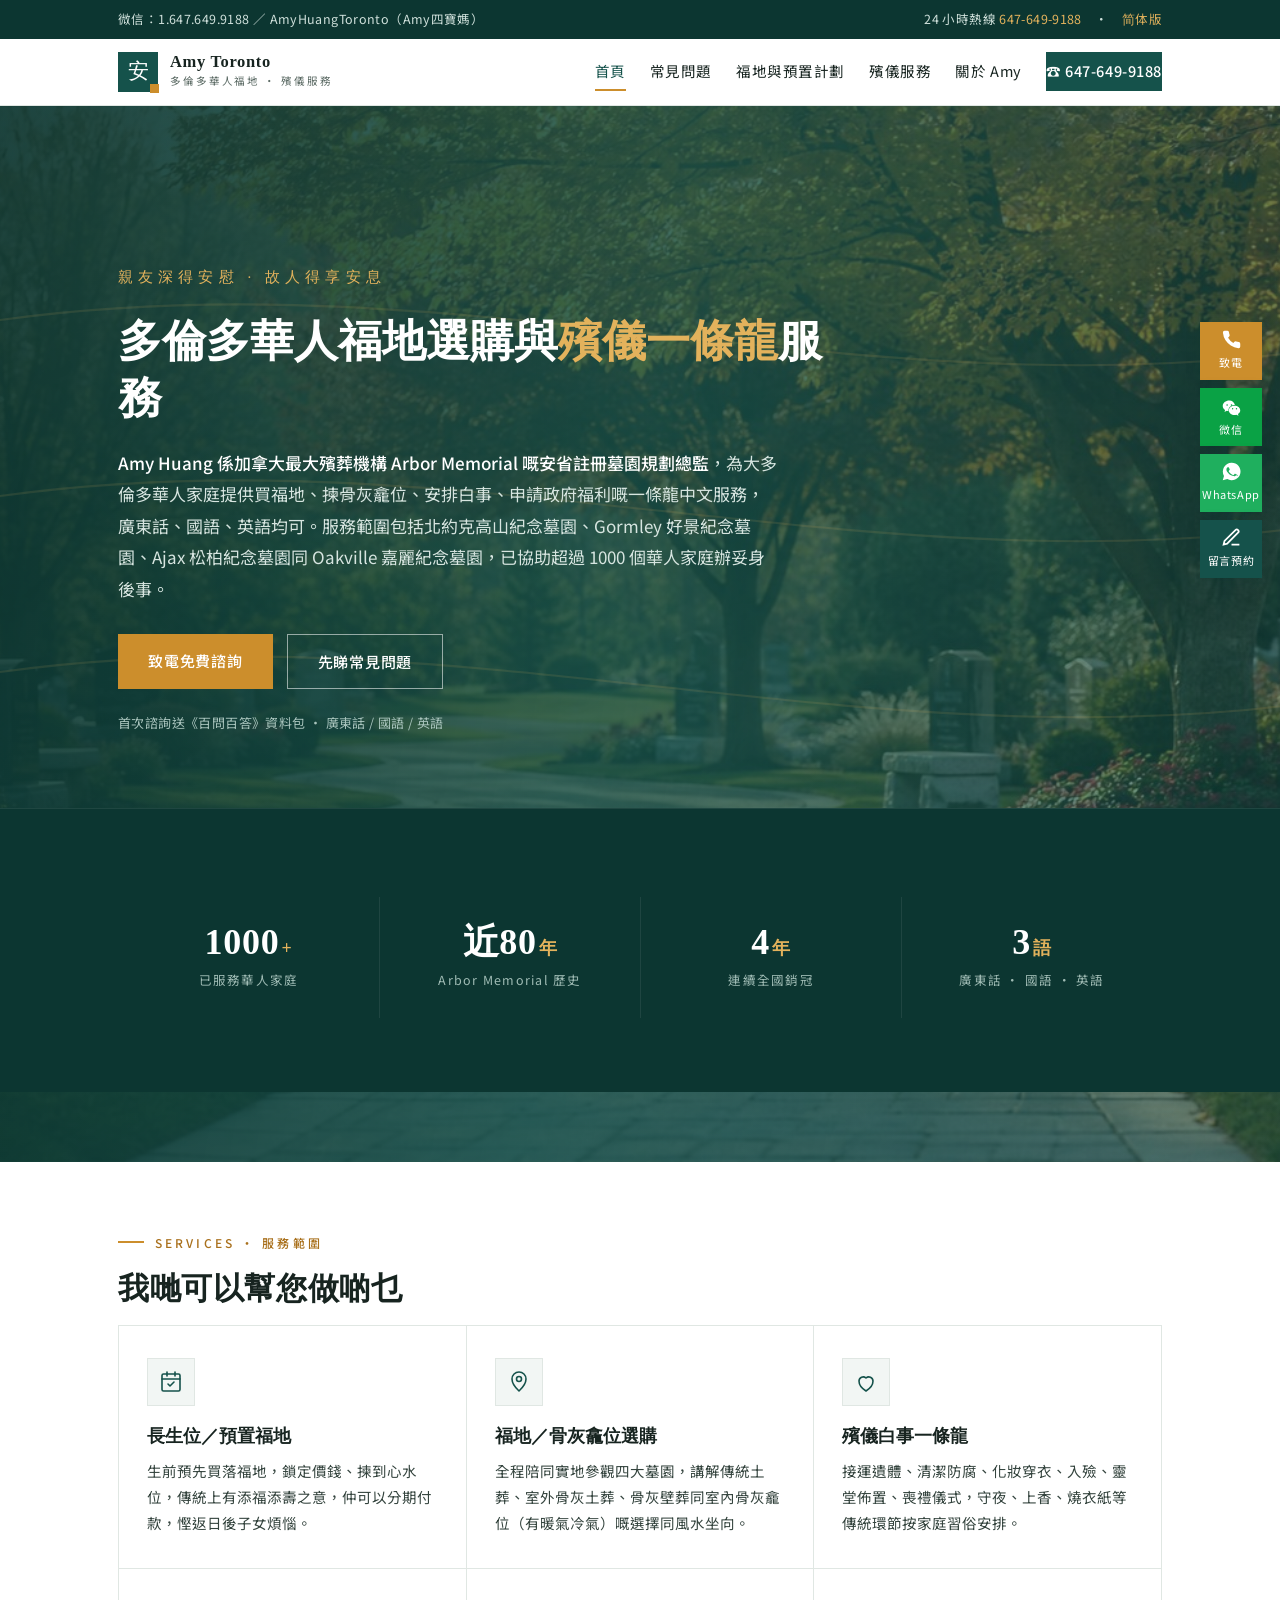
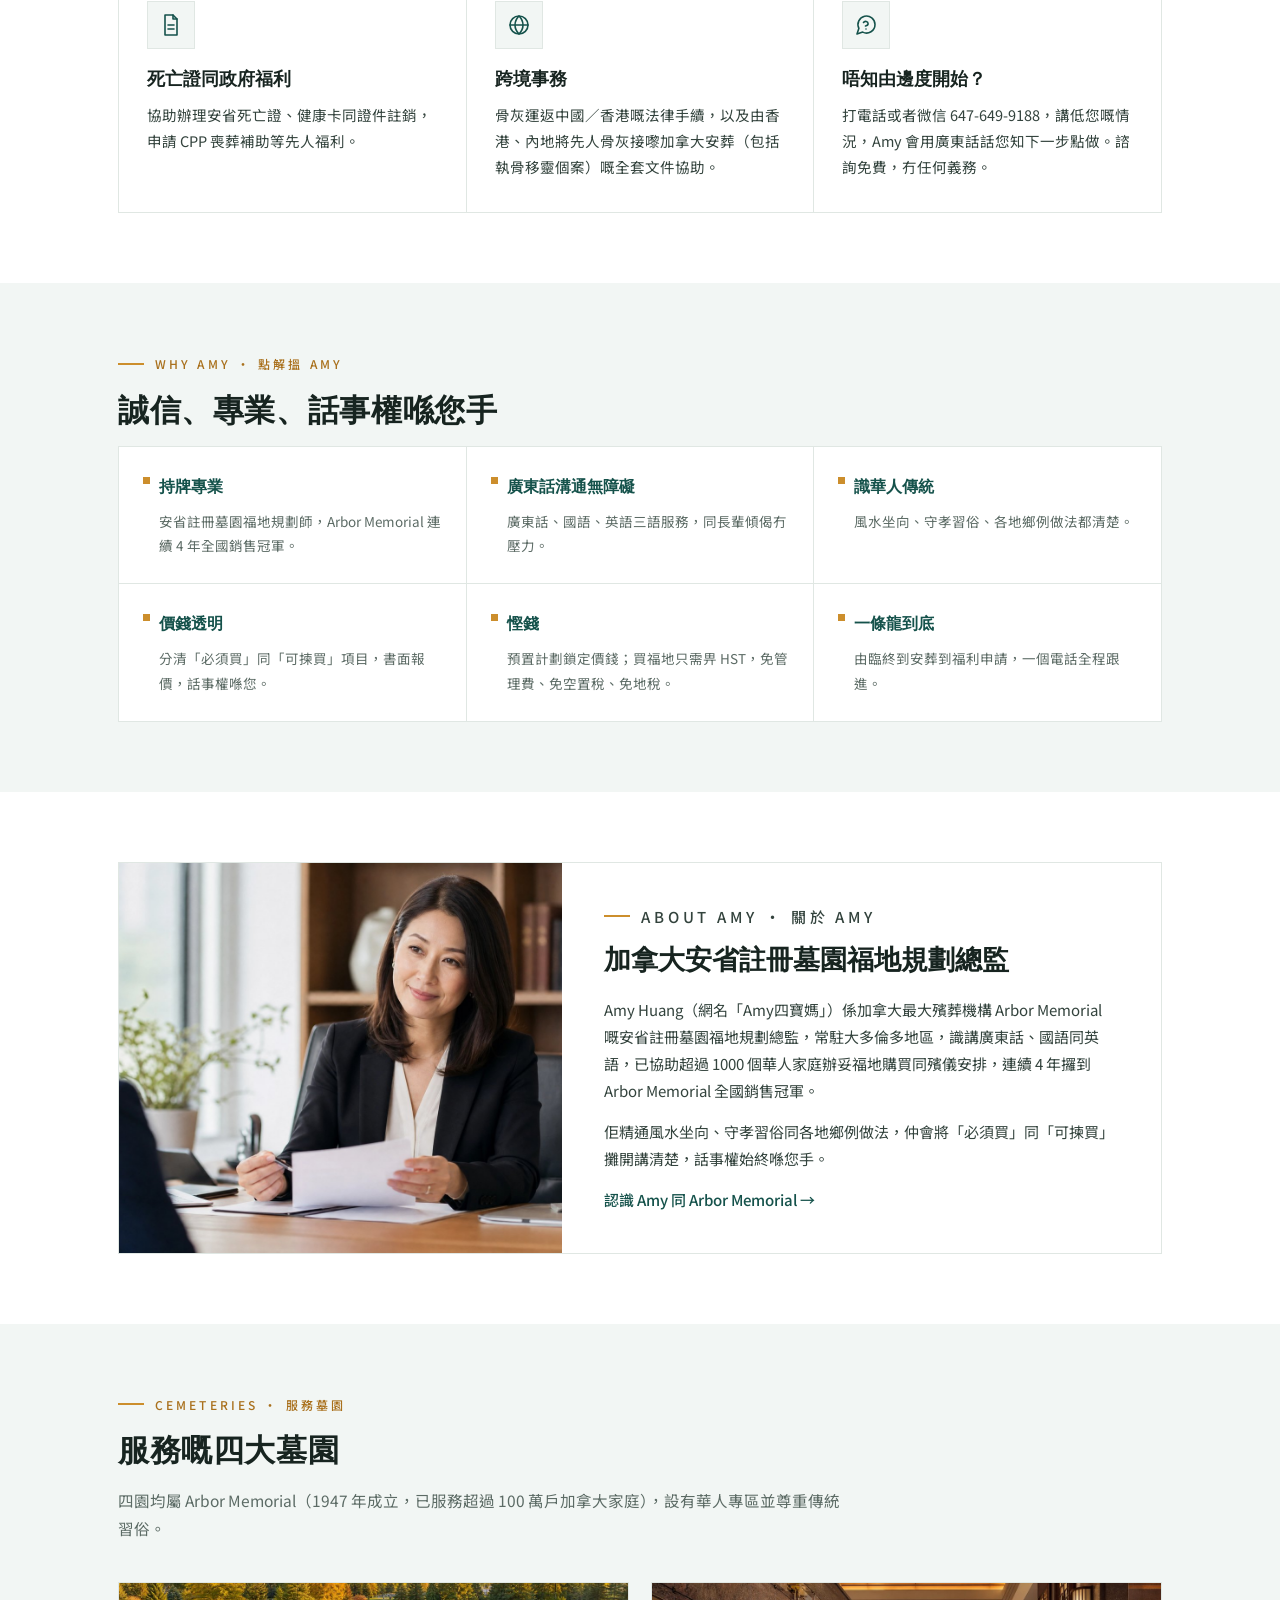
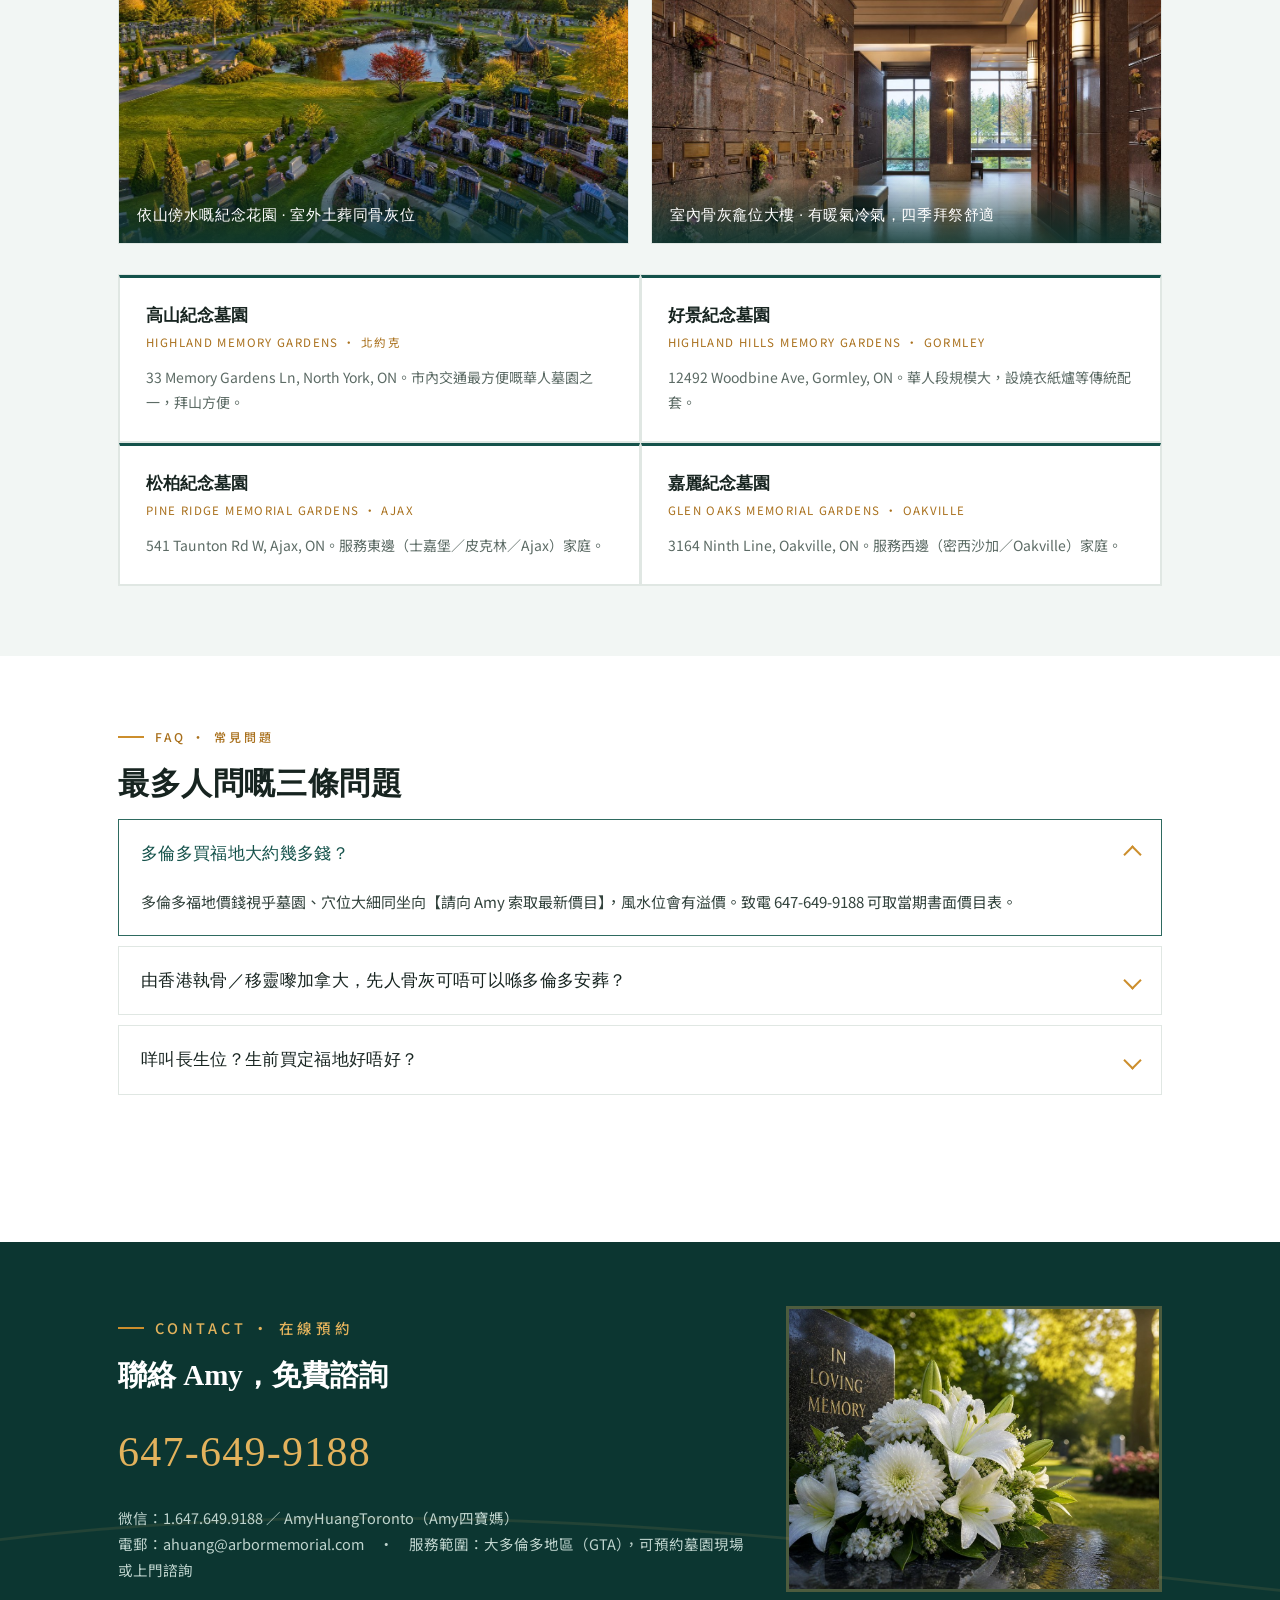
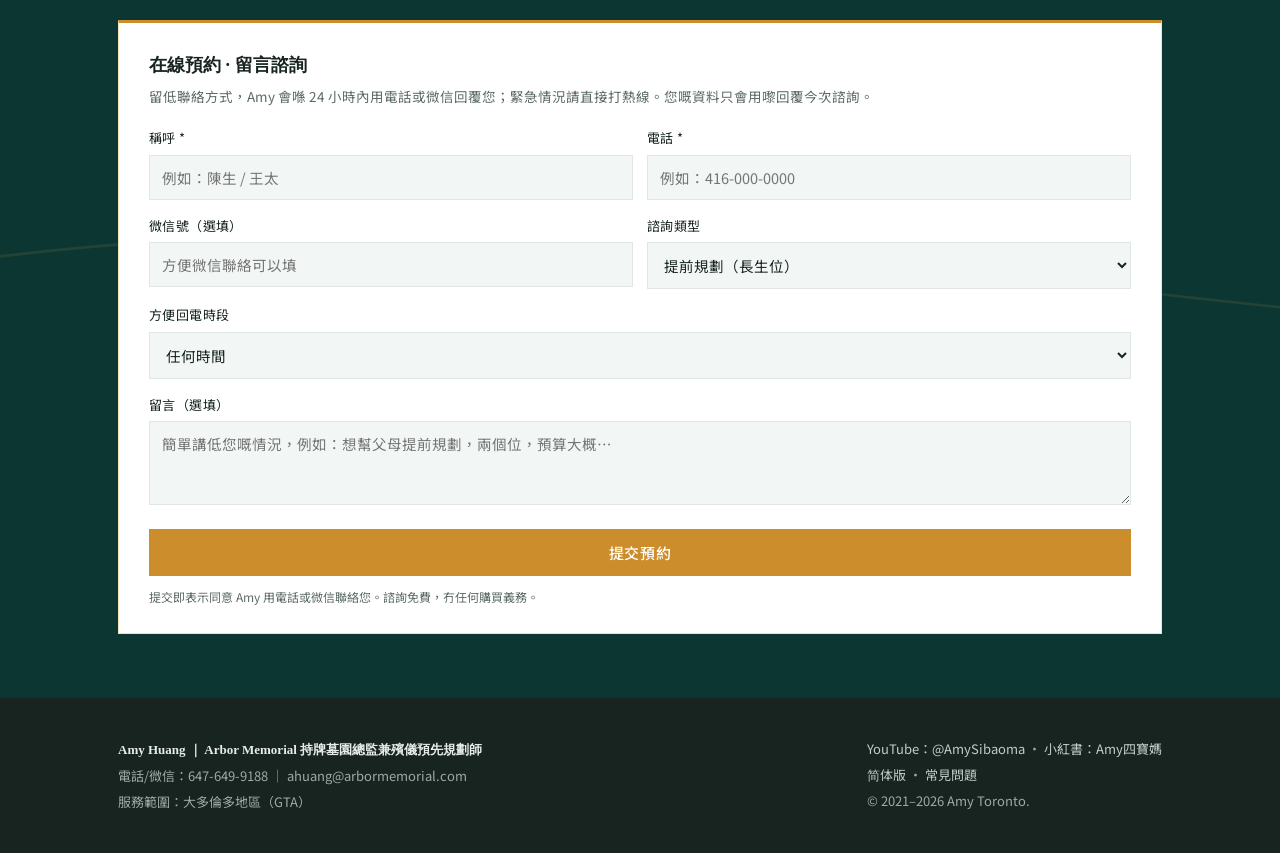
==== commit 9bbe7975: "合规整改 + GA4 配置：去除墓园地址声明，结构化数据改为 ProfessionalService - JSON-LD（index/zh-hant/index）：LocalBusiness+Ceme" ====
--- a/zh-hant/index.html
+++ b/zh-hant/index.html
@@ -28,7 +28,7 @@
 <script type="application/ld+json">
 {
   "@context": "https://schema.org",
-  "@type": ["LocalBusiness","Cemetery"],
+  "@type": "ProfessionalService",
   "@id": "https://amytorontofuneral.ca/#business",
   "name": "Amy Toronto 多倫多華人福地殯儀服務",
   "url": "https://amytorontofuneral.ca/zh-hant/",
@@ -36,13 +36,9 @@
   "email": "ahuang@arbormemorial.com",
   "image": "https://amytorontofuneral.ca/images/og-cover.jpg",
   "logo": "https://amytorontofuneral.ca/favicon.svg",
-  "address": {"@type":"PostalAddress","streetAddress":"12492 Woodbine Avenue","addressLocality":"Gormley","addressRegion":"ON","postalCode":"L0H 1G0","addressCountry":"CA"},
-  "geo": {"@type":"GeoCoordinates","latitude":43.949,"longitude":-79.362},
-  "hasMap": "https://goo.gl/maps/rKb8AHFadTWeivEY9",
   "contactPoint": {"@type":"ContactPoint","contactType":"customer service","telephone":"+1-647-649-9188","availableLanguage":["Cantonese","Mandarin","English"],"hoursAvailable":{"@type":"OpeningHoursSpecification","dayOfWeek":["Monday","Tuesday","Wednesday","Thursday","Friday","Saturday","Sunday"],"opens":"00:00","closes":"23:59"}},
   "areaServed": ["Toronto","Markham","Richmond Hill","North York","Scarborough","Mississauga","Vaughan","Ajax","Oakville"],
   "availableLanguage": ["yue","zh-Hant","zh-Hans","en"],
-  "parentOrganization": {"@type":"Organization","name":"Arbor Memorial","foundingDate":"1947"},
   "sameAs": ["https://www.youtube.com/@AmySibaoma","https://www.xiaohongshu.com/user/profile/5e7178b80000000001002671"]
 }
 </script>
@@ -169,7 +165,7 @@
       <h2>聯絡 Amy，免費諮詢</h2>
       <a class="phone" href="tel:6476499188">647-649-9188</a>
       <p>微信：1.647.649.9188 ／ AmyHuangToronto（Amy四寶媽）<br>
-      電郵：ahuang@arbormemorial.com　·　地址：12492 Woodbine Avenue, Gormley, ON L0H 1G0</p>
+      電郵：ahuang@arbormemorial.com　·　服務範圍：大多倫多地區（GTA），可預約墓園現場或上門諮詢</p>
     </div>
     <div class="contact-photo"><img src="../images/memorial-flowers.jpg" alt="紀念白百合花束 In Loving Memory，寄託對先人嘅追思" loading="lazy" width="1200" height="800"></div>
   </div>
@@ -211,7 +207,7 @@
   <div class="foot-nap">
     <b style="color:#E3DED2;font-family:var(--serif)">Amy Huang ｜ Arbor Memorial 持牌墓園總監兼殯儀預先規劃師</b><br>
     電話/微信：647-649-9188 ｜ ahuang@arbormemorial.com<br>
-    12492 Woodbine Avenue, Gormley, ON L0H 1G0
+    服務範圍：大多倫多地區（GTA）
   </div>
   <div class="foot-nap">
     <a href="https://www.youtube.com/@AmySibaoma" rel="noopener">YouTube：@AmySibaoma</a> · <a href="https://www.xiaohongshu.com/user/profile/5e7178b80000000001002671" rel="noopener">小紅書：Amy四寶媽</a><br>
